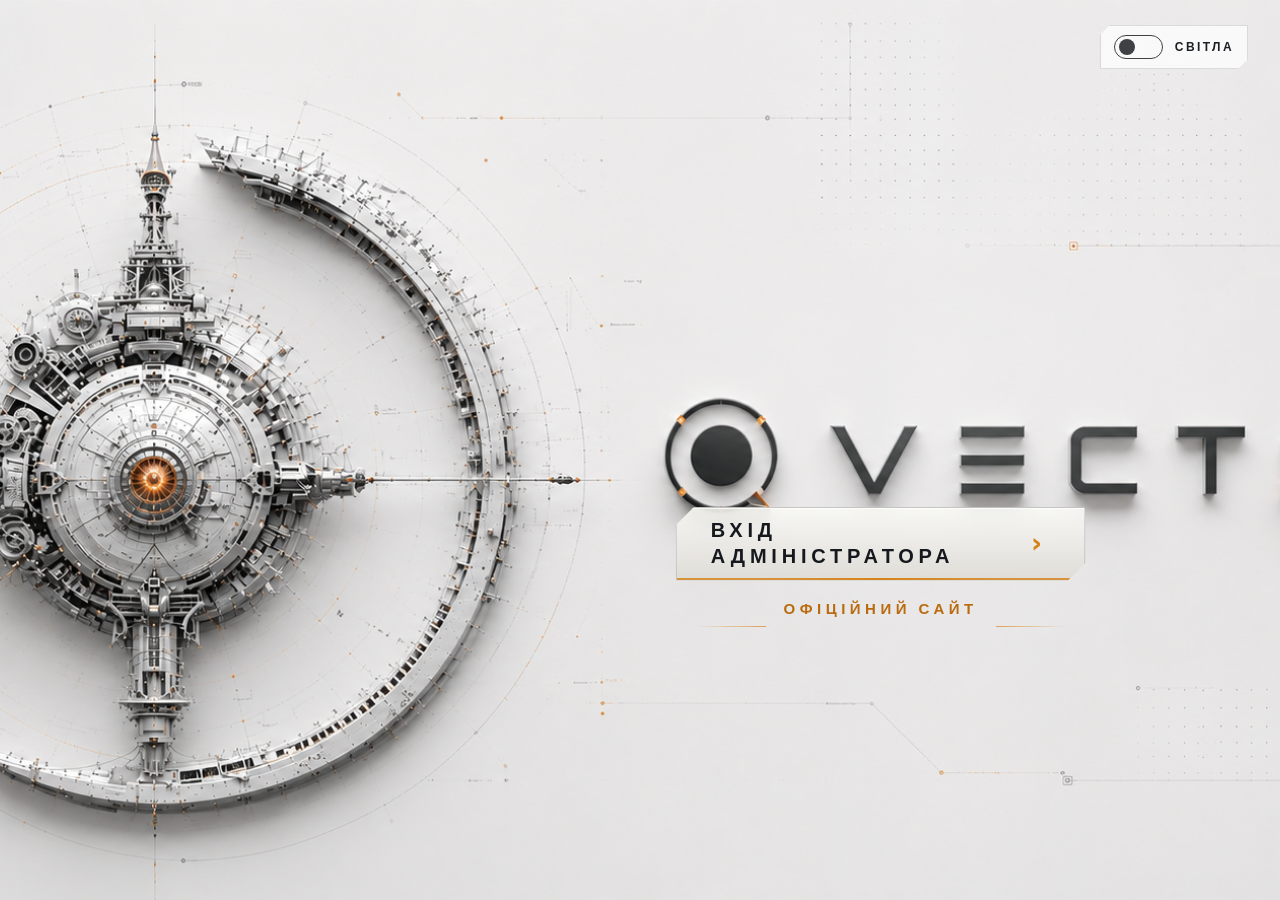
==== admin/index.html @ 3e3c6b38 "Add files via upload" ====
<!doctype html>
<html lang="uk" data-theme="light">
<head>
  <meta charset="UTF-8" />
  <meta name="viewport" content="width=device-width, initial-scale=1.0" />
  <title>VΞCTØR Admin — вхід</title>
  <link rel="preconnect" href="https://fonts.googleapis.com">
  <link rel="preconnect" href="https://fonts.gstatic.com" crossorigin>
  <link href="https://fonts.googleapis.com/css2?family=Rajdhani:wght@400;500;600;700&display=swap" rel="stylesheet">
  <link rel="stylesheet" href="./styles.css" />
  <link rel="icon" type="image/png" href="../assets/favicon.png" />
  <meta name="theme-color" content="#111418" />
</head>
<body>
  <div class="page official-page">
    <button class="theme-toggle" id="themeToggle" type="button" aria-label="Перемкнути тему">
      <span class="theme-toggle__track"><span class="theme-toggle__dot"></span></span>
      <span class="theme-toggle__text" id="themeLabel">Світла</span>
    </button>
    <div class="hero-actions hero-actions--admin" aria-label="Адміністративний вхід">
      <a href="#admin-login" class="hero-btn hero-btn--primary" id="loginAction">
        <span>Вхід адміністратора</span>
        <span class="hero-btn__arrow">›</span>
      </a>
      <a href="../official/" class="request-link">Офіційний сайт</a>
    </div>

  </div>
  <script src="./app.js"></script>
</body>
</html>
---- admin/styles.css ----
:root{
  --accent:#d78219;
  --ink:#1c2025;
  --muted:#697078;
  --glass:rgba(246,246,242,.56);
  --glass-strong:rgba(255,255,255,.72);
  --line:rgba(30,34,38,.14);
  --input:rgba(255,255,255,.74);
  --input-text:#171a1e;
  --shadow:rgba(30,32,36,.22);
}
:root[data-theme="dark"]{
  --ink:#eef0ef;
  --muted:#9ea3a7;
  --glass:rgba(18,21,24,.50);
  --glass-strong:rgba(19,22,25,.64);
  --line:rgba(255,255,255,.14);
  --input:rgba(255,255,255,.075);
  --input-text:#f4f2ee;
  --shadow:rgba(0,0,0,.58);
}
*{box-sizing:border-box}
html,body{margin:0;min-height:100%;font-family:'Rajdhani',Arial,Helvetica,sans-serif;color:var(--ink)}
body{overflow:hidden;background:#f2f2ef}
:root[data-theme="dark"] body{background:#171b1e}
.page{
  min-height:100vh;
  position:relative;
  overflow:hidden;
  background-image:url('../assets/vector-bg-light.png');
  background-position:center;
  background-size:cover;
  background-repeat:no-repeat;
  transition:background-image .35s ease, color .35s ease;
}
:root[data-theme="dark"] .page{background-image:url('../assets/vector-bg-dark.png')}
.page::after{
  content:"";
  position:absolute;
  inset:0;
  pointer-events:none;
  background:
    radial-gradient(circle at 77% 45%,rgba(255,255,255,.12),transparent 26%),
    linear-gradient(90deg,rgba(255,255,255,0) 0 50%,rgba(255,255,255,.08) 72%,rgba(255,255,255,.02));
}
:root[data-theme="dark"] .page::after{
  background:
    radial-gradient(circle at 77% 45%,rgba(215,130,25,.08),transparent 28%),
    linear-gradient(90deg,rgba(0,0,0,0) 0 50%,rgba(0,0,0,.12) 72%,rgba(0,0,0,.28));
}
.theme-toggle{
  position:fixed;
  z-index:10;
  top:25px;
  right:32px;
  display:inline-flex;
  align-items:center;
  gap:12px;
  border:1px solid var(--line);
  background:var(--glass-strong);
  color:var(--ink);
  backdrop-filter:blur(18px);
  -webkit-backdrop-filter:blur(18px);
  padding:9px 13px;
  cursor:pointer;
  text-transform:uppercase;
  letter-spacing:.20em;
  font-family:inherit;
  font-weight:700;
  font-size:12px;
  box-shadow:0 14px 40px var(--shadow);
  clip-path:polygon(10px 0,100% 0,100% calc(100% - 10px),calc(100% - 10px) 100%,0 100%,0 10px);
  transition:background .2s ease, color .2s ease, transform .2s ease;
}
.theme-toggle:hover{transform:translateY(-1px)}
.theme-toggle__track{width:49px;height:24px;border:1px solid currentColor;position:relative;border-radius:999px;opacity:.85}
.theme-toggle__dot{position:absolute;top:3px;left:4px;width:16px;height:16px;border-radius:50%;background:currentColor;transition:transform .25s ease, background .25s ease}
:root[data-theme="dark"] .theme-toggle__dot{transform:translateX(22px);background:var(--accent)}
.auth-panel{
  position:absolute;
  z-index:3;
  right:13.5vw;
  top:68%;
  width:410px;
  transform:translateY(-50%);
  padding:18px;
  background:linear-gradient(180deg,var(--glass),rgba(255,255,255,.22));
  border:1px solid var(--line);
  box-shadow:0 22px 70px var(--shadow);
  backdrop-filter:blur(18px);
  -webkit-backdrop-filter:blur(18px);
  clip-path:polygon(18px 0,100% 0,100% calc(100% - 18px),calc(100% - 18px) 100%,0 100%,0 18px);
}
:root[data-theme="dark"] .auth-panel{background:linear-gradient(180deg,var(--glass),rgba(10,12,14,.24))}
.auth-tabs{
  display:grid;
  grid-template-columns:1fr 1fr;
  gap:0;
  margin-bottom:16px;
  border:1px solid var(--line);
  background:rgba(255,255,255,.25);
}
.auth-panel--admin .auth-tabs{grid-template-columns:1fr}
:root[data-theme="dark"] .auth-tabs{background:rgba(255,255,255,.035)}
.auth-tab{
  height:46px;
  border:0;
  background:transparent;
  color:var(--muted);
  font-family:inherit;
  font-size:17px;
  font-weight:700;
  letter-spacing:.16em;
  text-transform:uppercase;
  cursor:pointer;
  transition:background .18s ease, color .18s ease;
}
.auth-tab.is-active{
  background:linear-gradient(180deg,#25292f,#111418);
  color:#f3f0e9;
  box-shadow:inset 0 -2px 0 var(--accent);
}
:root[data-theme="dark"] .auth-tab.is-active{background:linear-gradient(180deg,#f3f0e9,#d8d1c5);color:#14171a}
.auth-form{display:none;gap:12px}
.auth-form.is-active{display:grid}
.auth-form label{display:grid;gap:7px;text-transform:uppercase;letter-spacing:.16em;font-size:11px;font-weight:700;color:var(--muted)}
.auth-form input{
  width:100%;
  height:44px;
  border:1px solid var(--line);
  background:var(--input);
  color:var(--input-text);
  padding:0 13px;
  outline:none;
  font-family:inherit;
  font-size:17px;
  letter-spacing:.04em;
  box-shadow:inset 0 1px 0 rgba(255,255,255,.25);
}
.auth-form input:focus{border-color:rgba(215,130,25,.78);box-shadow:0 0 0 3px rgba(215,130,25,.12)}
.auth-form input::placeholder{color:color-mix(in srgb,var(--muted) 75%, transparent)}
.submit-btn{
  margin-top:4px;
  height:48px;
  border:1px solid rgba(255,255,255,.18);
  background:linear-gradient(180deg,#25292f,#111418);
  color:#f3f0e9;
  font-family:inherit;
  font-size:18px;
  font-weight:700;
  letter-spacing:.18em;
  text-transform:uppercase;
  cursor:pointer;
  box-shadow:0 13px 30px var(--shadow), inset 0 -2px 0 rgba(215,130,25,.88);
  clip-path:polygon(12px 0,100% 0,100% calc(100% - 12px),calc(100% - 12px) 100%,0 100%,0 12px);
  transition:transform .18s ease, filter .18s ease;
}
.submit-btn:hover{transform:translateY(-1px);filter:brightness(1.08)}
.submit-btn--light{background:linear-gradient(180deg,#fafaf7,#dcd8cf);color:#161a1e;border-color:rgba(20,20,20,.13)}
:root[data-theme="dark"] .submit-btn{background:linear-gradient(180deg,#f3f0e9,#d8d1c5);color:#14171a;border-color:rgba(255,255,255,.11)}
:root[data-theme="dark"] .submit-btn--light{background:linear-gradient(180deg,#24282d,#101215);color:#f3f0e9;border-color:rgba(255,255,255,.12)}
.auth-note{margin:13px 0 0;color:var(--muted);font-size:13px;letter-spacing:.08em;text-align:center}
@media(max-width:1100px){
  .auth-panel{right:6vw;top:70%;width:min(410px,calc(100vw - 36px))}
}
@media(max-width:760px){
  body{overflow:auto}
  .page{min-height:100svh;background-position:left center}
  .auth-panel{position:fixed;left:18px;right:18px;bottom:24px;top:auto;transform:none;width:auto}
  .theme-toggle__text{display:none}
  .theme-toggle{right:18px;top:18px}
}

.hero-actions{
  position:absolute;
  z-index:4;
  right:15.2vw;
  top:64.5%;
  width:min(420px,32vw);
  display:flex;
  flex-direction:column;
  align-items:center;
  gap:18px;
  transform:translateY(-50%);
}
.hero-actions--admin{top:63%}
.hero-btn{
  position:relative;
  width:100%;
  min-height:74px;
  display:flex;
  align-items:center;
  justify-content:center;
  gap:28px;
  padding:0 34px;
  color:var(--ink);
  text-decoration:none;
  text-transform:uppercase;
  letter-spacing:.24em;
  font-family:inherit;
  font-size:20px;
  font-weight:700;
  border:1px solid rgba(255,255,255,.14);
  background:
    linear-gradient(180deg,rgba(42,46,51,.94),rgba(12,15,18,.96));
  color:#f2f0ea;
  box-shadow:
    0 24px 60px rgba(0,0,0,.28),
    inset 0 1px 0 rgba(255,255,255,.12),
    inset 0 -2px 0 rgba(215,130,25,.88);
  clip-path:polygon(18px 0,100% 0,100% calc(100% - 18px),calc(100% - 18px) 100%,0 100%,0 18px);
  overflow:hidden;
  transition:transform .22s ease, filter .22s ease, box-shadow .22s ease;
}
.hero-btn::before{
  content:"";
  position:absolute;
  inset:0;
  background:linear-gradient(90deg,transparent,rgba(255,255,255,.14),transparent);
  transform:translateX(-120%);
  transition:transform .55s ease;
}
.hero-btn::after{
  content:"";
  position:absolute;
  left:50%;
  bottom:0;
  width:58%;
  height:2px;
  transform:translateX(-50%);
  background:linear-gradient(90deg,transparent,var(--accent),transparent);
  opacity:.95;
}
.hero-btn:hover{
  transform:translateY(-2px);
  filter:brightness(1.08);
  box-shadow:
    0 28px 70px rgba(0,0,0,.34),
    0 0 24px rgba(215,130,25,.14),
    inset 0 1px 0 rgba(255,255,255,.16),
    inset 0 -2px 0 rgba(215,130,25,1);
}
.hero-btn:hover::before{transform:translateX(120%)}
.hero-btn__arrow{
  display:inline-flex;
  align-items:center;
  justify-content:center;
  width:24px;
  height:24px;
  color:var(--accent);
  font-size:34px;
  line-height:1;
  margin-top:-2px;
  transition:transform .22s ease;
}
.hero-btn:hover .hero-btn__arrow{transform:translateX(4px)}
.request-link{
  display:inline-flex;
  align-items:center;
  justify-content:center;
  position:relative;
  min-height:28px;
  padding:0 18px 7px;
  color:var(--accent);
  text-decoration:none;
  text-transform:uppercase;
  letter-spacing:.30em;
  font-family:inherit;
  font-size:15px;
  font-weight:700;
  text-shadow:0 0 18px rgba(215,130,25,.18);
  transition:letter-spacing .22s ease, filter .22s ease, transform .22s ease;
}
.request-link::before,
.request-link::after{
  content:"";
  position:absolute;
  bottom:0;
  width:70px;
  height:1px;
  background:linear-gradient(90deg,transparent,var(--accent));
  opacity:.7;
}
.request-link::before{right:100%}
.request-link::after{left:100%;transform:scaleX(-1)}
.request-link:hover{
  transform:translateY(-1px);
  letter-spacing:.34em;
  filter:brightness(1.15);
}
:root[data-theme="light"] .hero-btn{
  border-color:rgba(20,24,28,.12);
  background:linear-gradient(180deg,rgba(250,250,247,.88),rgba(222,220,214,.94));
  color:#15191d;
  box-shadow:
    0 22px 55px rgba(40,42,44,.18),
    inset 0 1px 0 rgba(255,255,255,.72),
    inset 0 -2px 0 rgba(215,130,25,.82);
}
:root[data-theme="light"] .hero-btn::before{background:linear-gradient(90deg,transparent,rgba(255,255,255,.72),transparent)}
:root[data-theme="light"] .request-link{color:#ba6b10;text-shadow:none}
@media(max-width:1100px){
  .hero-actions{right:7vw;width:min(390px,40vw)}
  .hero-btn{min-height:66px;font-size:18px}
}
@media(max-width:760px){
  .hero-actions{
    position:fixed;
    left:22px;
    right:22px;
    bottom:36px;
    top:auto;
    width:auto;
    transform:none;
    gap:14px;
  }
  .hero-btn{min-height:58px;font-size:16px;letter-spacing:.18em}
  .request-link{font-size:13px;letter-spacing:.22em}
  .request-link::before,.request-link::after{width:44px}
}
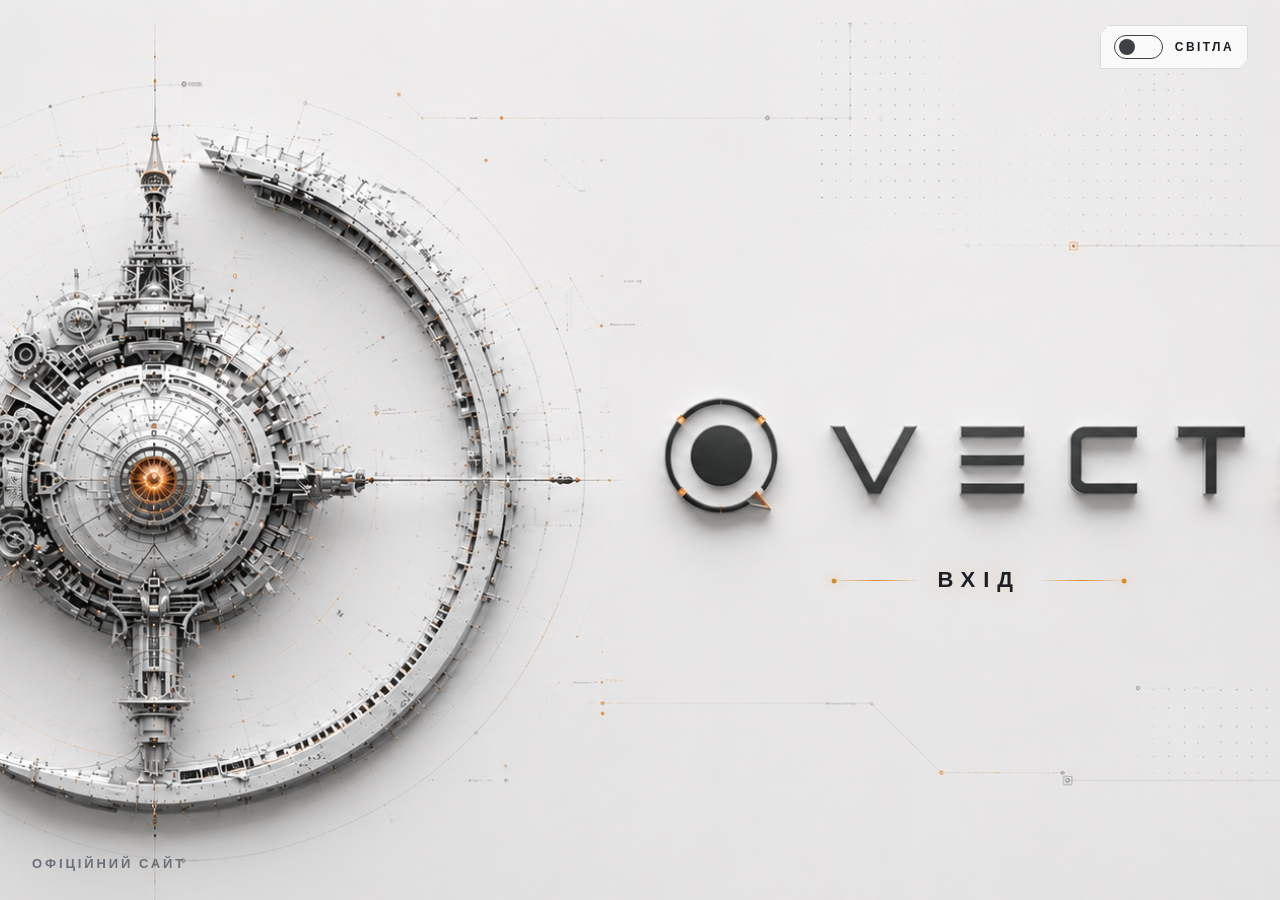
==== commit 0079d1f4: "Add files via upload" ====
--- a/admin/index.html
+++ b/admin/index.html
@@ -12,20 +12,38 @@
   <meta name="theme-color" content="#111418" />
 </head>
 <body>
-  <div class="page official-page">
+  <main class="page admin-page">
     <button class="theme-toggle" id="themeToggle" type="button" aria-label="Перемкнути тему">
       <span class="theme-toggle__track"><span class="theme-toggle__dot"></span></span>
       <span class="theme-toggle__text" id="themeLabel">Світла</span>
     </button>
-    <div class="hero-actions hero-actions--admin" aria-label="Адміністративний вхід">
-      <a href="#admin-login" class="hero-btn hero-btn--primary" id="loginAction">
-        <span>Вхід адміністратора</span>
-        <span class="hero-btn__arrow">›</span>
-      </a>
-      <a href="../official/" class="request-link">Офіційний сайт</a>
-    </div>
 
-  </div>
+    <button class="entry-trigger" id="openLogin" type="button" aria-haspopup="dialog">
+      <span class="entry-trigger__line"></span>
+      <span class="entry-trigger__text">Вхід</span>
+      <span class="entry-trigger__line"></span>
+    </button>
+
+    <a class="official-link" href="../official/">Офіційний сайт</a>
+
+    <section class="auth-modal" id="authModal" aria-hidden="true">
+      <div class="auth-panel" role="dialog" aria-modal="true" aria-labelledby="authTitle">
+        <button class="modal-close" id="closeModal" type="button" aria-label="Закрити">×</button>
+        <form class="auth-form is-active" id="loginForm" autocomplete="on">
+          <h2 id="authTitle">Вхід адміністратора</h2>
+          <label>
+            <span>Логін</span>
+            <input type="text" name="login" placeholder="Введіть логін" autocomplete="username" required />
+          </label>
+          <label>
+            <span>Пароль</span>
+            <input type="password" name="password" placeholder="Введіть пароль" autocomplete="current-password" required />
+          </label>
+          <button class="submit-btn" type="submit">Увійти</button>
+        </form>
+      </div>
+    </section>
+  </main>
   <script src="./app.js"></script>
 </body>
 </html>
--- a/admin/styles.css
+++ b/admin/styles.css
@@ -3,21 +3,23 @@
   --ink:#1c2025;
   --muted:#697078;
   --glass:rgba(246,246,242,.56);
-  --glass-strong:rgba(255,255,255,.72);
+  --glass-strong:rgba(255,255,255,.74);
   --line:rgba(30,34,38,.14);
-  --input:rgba(255,255,255,.74);
+  --input:rgba(255,255,255,.78);
   --input-text:#171a1e;
   --shadow:rgba(30,32,36,.22);
+  --panel:rgba(246,246,242,.62);
 }
 :root[data-theme="dark"]{
   --ink:#eef0ef;
   --muted:#9ea3a7;
   --glass:rgba(18,21,24,.50);
-  --glass-strong:rgba(19,22,25,.64);
+  --glass-strong:rgba(19,22,25,.70);
   --line:rgba(255,255,255,.14);
   --input:rgba(255,255,255,.075);
   --input-text:#f4f2ee;
   --shadow:rgba(0,0,0,.58);
+  --panel:rgba(16,19,22,.68);
 }
 *{box-sizing:border-box}
 html,body{margin:0;min-height:100%;font-family:'Rajdhani',Arial,Helvetica,sans-serif;color:var(--ink)}
@@ -40,17 +42,17 @@
   inset:0;
   pointer-events:none;
   background:
-    radial-gradient(circle at 77% 45%,rgba(255,255,255,.12),transparent 26%),
-    linear-gradient(90deg,rgba(255,255,255,0) 0 50%,rgba(255,255,255,.08) 72%,rgba(255,255,255,.02));
+    radial-gradient(circle at 75% 46%,rgba(255,255,255,.10),transparent 27%),
+    linear-gradient(90deg,rgba(255,255,255,0) 0 50%,rgba(255,255,255,.06) 72%,rgba(255,255,255,.02));
 }
 :root[data-theme="dark"] .page::after{
   background:
-    radial-gradient(circle at 77% 45%,rgba(215,130,25,.08),transparent 28%),
+    radial-gradient(circle at 75% 46%,rgba(215,130,25,.07),transparent 30%),
     linear-gradient(90deg,rgba(0,0,0,0) 0 50%,rgba(0,0,0,.12) 72%,rgba(0,0,0,.28));
 }
 .theme-toggle{
   position:fixed;
-  z-index:10;
+  z-index:20;
   top:25px;
   right:32px;
   display:inline-flex;
@@ -76,77 +78,145 @@
 .theme-toggle__track{width:49px;height:24px;border:1px solid currentColor;position:relative;border-radius:999px;opacity:.85}
 .theme-toggle__dot{position:absolute;top:3px;left:4px;width:16px;height:16px;border-radius:50%;background:currentColor;transition:transform .25s ease, background .25s ease}
 :root[data-theme="dark"] .theme-toggle__dot{transform:translateX(22px);background:var(--accent)}
+.entry-trigger{
+  position:absolute;
+  z-index:5;
+  right:23.5vw;
+  top:64.5%;
+  transform:translate(50%,-50%);
+  display:flex;
+  align-items:center;
+  justify-content:center;
+  gap:18px;
+  border:0;
+  background:transparent;
+  color:var(--accent);
+  font-family:inherit;
+  text-transform:uppercase;
+  cursor:pointer;
+  padding:14px 8px;
+}
+.entry-trigger__text{
+  color:var(--ink);
+  font-size:22px;
+  font-weight:700;
+  letter-spacing:.36em;
+  line-height:1;
+  text-shadow:0 0 20px rgba(215,130,25,.22);
+  transition:letter-spacing .25s ease,color .25s ease,transform .25s ease;
+}
+.entry-trigger__line{
+  display:block;
+  width:86px;
+  height:1px;
+  background:linear-gradient(90deg,transparent,var(--accent),transparent);
+  position:relative;
+  opacity:.9;
+}
+.entry-trigger__line::after{
+  content:"";
+  position:absolute;
+  top:50%;
+  right:-2px;
+  width:5px;
+  height:5px;
+  border-radius:50%;
+  background:var(--accent);
+  transform:translateY(-50%);
+  box-shadow:0 0 14px rgba(215,130,25,.65);
+}
+.entry-trigger__line:first-child::after{right:auto;left:-2px}
+.entry-trigger:hover .entry-trigger__text{letter-spacing:.42em;color:var(--accent);transform:translateY(-1px)}
+.entry-trigger:hover .entry-trigger__line{filter:brightness(1.2)}
+.auth-modal{
+  position:fixed;
+  z-index:30;
+  inset:0;
+  display:none;
+  align-items:center;
+  justify-content:flex-end;
+  padding:86px 5vw 42px;
+  background:linear-gradient(90deg,transparent 0 55%,rgba(0,0,0,.18));
+}
+.auth-modal.is-open{display:flex}
 .auth-panel{
-  position:absolute;
-  z-index:3;
-  right:13.5vw;
-  top:68%;
-  width:410px;
-  transform:translateY(-50%);
-  padding:18px;
-  background:linear-gradient(180deg,var(--glass),rgba(255,255,255,.22));
+  width:min(390px,calc(100vw - 36px));
+  max-height:calc(100vh - 120px);
+  overflow:auto;
+  position:relative;
+  padding:20px 20px 22px;
+  background:linear-gradient(180deg,var(--panel),rgba(255,255,255,.24));
   border:1px solid var(--line);
-  box-shadow:0 22px 70px var(--shadow);
+  color:var(--ink);
+  box-shadow:0 30px 90px var(--shadow);
   backdrop-filter:blur(18px);
   -webkit-backdrop-filter:blur(18px);
   clip-path:polygon(18px 0,100% 0,100% calc(100% - 18px),calc(100% - 18px) 100%,0 100%,0 18px);
 }
-:root[data-theme="dark"] .auth-panel{background:linear-gradient(180deg,var(--glass),rgba(10,12,14,.24))}
-.auth-tabs{
+:root[data-theme="dark"] .auth-panel{background:linear-gradient(180deg,var(--panel),rgba(9,11,13,.44))}
+.modal-close{
+  position:absolute;
+  top:12px;
+  right:14px;
+  z-index:2;
+  width:32px;
+  height:32px;
+  border:0;
+  background:transparent;
+  color:var(--muted);
+  font-size:24px;
+  line-height:1;
+  cursor:pointer;
+}
+.modal-close:hover{color:var(--accent)}
+.auth-head{
   display:grid;
   grid-template-columns:1fr 1fr;
-  gap:0;
-  margin-bottom:16px;
-  border:1px solid var(--line);
-  background:rgba(255,255,255,.25);
-}
-.auth-panel--admin .auth-tabs{grid-template-columns:1fr}
-:root[data-theme="dark"] .auth-tabs{background:rgba(255,255,255,.035)}
+  margin:0 0 18px;
+  border-bottom:1px solid var(--line);
+}
 .auth-tab{
   height:46px;
   border:0;
   background:transparent;
   color:var(--muted);
   font-family:inherit;
-  font-size:17px;
-  font-weight:700;
-  letter-spacing:.16em;
-  text-transform:uppercase;
-  cursor:pointer;
-  transition:background .18s ease, color .18s ease;
-}
-.auth-tab.is-active{
-  background:linear-gradient(180deg,#25292f,#111418);
-  color:#f3f0e9;
-  box-shadow:inset 0 -2px 0 var(--accent);
-}
-:root[data-theme="dark"] .auth-tab.is-active{background:linear-gradient(180deg,#f3f0e9,#d8d1c5);color:#14171a}
+  font-size:14px;
+  font-weight:700;
+  letter-spacing:.15em;
+  text-transform:uppercase;
+  cursor:pointer;
+  transition:color .18s ease, box-shadow .18s ease;
+}
+.auth-tab.is-active{color:var(--accent);box-shadow:inset 0 -2px 0 var(--accent)}
 .auth-form{display:none;gap:12px}
 .auth-form.is-active{display:grid}
+.auth-form h2{margin:0 0 4px;text-align:center;text-transform:uppercase;letter-spacing:.20em;font-size:20px;color:var(--accent)}
 .auth-form label{display:grid;gap:7px;text-transform:uppercase;letter-spacing:.16em;font-size:11px;font-weight:700;color:var(--muted)}
-.auth-form input{
+.auth-form input,.auth-form textarea{
   width:100%;
-  height:44px;
   border:1px solid var(--line);
   background:var(--input);
   color:var(--input-text);
   padding:0 13px;
   outline:none;
   font-family:inherit;
-  font-size:17px;
+  font-size:16px;
   letter-spacing:.04em;
-  box-shadow:inset 0 1px 0 rgba(255,255,255,.25);
-}
-.auth-form input:focus{border-color:rgba(215,130,25,.78);box-shadow:0 0 0 3px rgba(215,130,25,.12)}
-.auth-form input::placeholder{color:color-mix(in srgb,var(--muted) 75%, transparent)}
+  box-shadow:inset 0 1px 0 rgba(255,255,255,.22);
+}
+.auth-form input{height:42px}
+.auth-form textarea{height:74px;resize:none;padding-top:11px}
+.auth-form input:focus,.auth-form textarea:focus{border-color:rgba(215,130,25,.78);box-shadow:0 0 0 3px rgba(215,130,25,.12)}
+.auth-form input::placeholder,.auth-form textarea::placeholder{color:color-mix(in srgb,var(--muted) 75%, transparent)}
 .submit-btn{
-  margin-top:4px;
+  margin-top:6px;
   height:48px;
   border:1px solid rgba(255,255,255,.18);
   background:linear-gradient(180deg,#25292f,#111418);
   color:#f3f0e9;
   font-family:inherit;
-  font-size:18px;
+  font-size:17px;
   font-weight:700;
   letter-spacing:.18em;
   text-transform:uppercase;
@@ -156,165 +226,50 @@
   transition:transform .18s ease, filter .18s ease;
 }
 .submit-btn:hover{transform:translateY(-1px);filter:brightness(1.08)}
-.submit-btn--light{background:linear-gradient(180deg,#fafaf7,#dcd8cf);color:#161a1e;border-color:rgba(20,20,20,.13)}
 :root[data-theme="dark"] .submit-btn{background:linear-gradient(180deg,#f3f0e9,#d8d1c5);color:#14171a;border-color:rgba(255,255,255,.11)}
-:root[data-theme="dark"] .submit-btn--light{background:linear-gradient(180deg,#24282d,#101215);color:#f3f0e9;border-color:rgba(255,255,255,.12)}
-.auth-note{margin:13px 0 0;color:var(--muted);font-size:13px;letter-spacing:.08em;text-align:center}
+.auth-note{margin:14px 0 0;color:var(--muted);font-size:13px;letter-spacing:.08em;text-align:center}
+.inline-request{
+  justify-self:center;
+  border:0;
+  background:transparent;
+  color:var(--accent);
+  font-family:inherit;
+  font-size:14px;
+  font-weight:700;
+  letter-spacing:.24em;
+  text-transform:uppercase;
+  cursor:pointer;
+  padding:2px 0 0;
+  text-shadow:0 0 18px rgba(215,130,25,.20);
+}
+.inline-request:hover{text-decoration:underline;text-underline-offset:5px}
 @media(max-width:1100px){
-  .auth-panel{right:6vw;top:70%;width:min(410px,calc(100vw - 36px))}
+  .entry-trigger{right:24vw;top:66%}
+  .entry-trigger__line{width:62px}
 }
 @media(max-width:760px){
   body{overflow:auto}
   .page{min-height:100svh;background-position:left center}
-  .auth-panel{position:fixed;left:18px;right:18px;bottom:24px;top:auto;transform:none;width:auto}
   .theme-toggle__text{display:none}
   .theme-toggle{right:18px;top:18px}
+  .entry-trigger{position:fixed;left:22px;right:22px;bottom:48px;top:auto;transform:none;gap:12px}
+  .entry-trigger__text{font-size:18px;letter-spacing:.28em}
+  .entry-trigger__line{width:46px}
+  .auth-modal{align-items:flex-end;justify-content:center;padding:72px 18px 24px;background:rgba(0,0,0,.18)}
+  .auth-panel{width:100%;max-height:calc(100svh - 96px)}
 }
 
-.hero-actions{
-  position:absolute;
-  z-index:4;
-  right:15.2vw;
-  top:64.5%;
-  width:min(420px,32vw);
-  display:flex;
-  flex-direction:column;
-  align-items:center;
-  gap:18px;
-  transform:translateY(-50%);
-}
-.hero-actions--admin{top:63%}
-.hero-btn{
-  position:relative;
-  width:100%;
-  min-height:74px;
-  display:flex;
-  align-items:center;
-  justify-content:center;
-  gap:28px;
-  padding:0 34px;
-  color:var(--ink);
+.official-link{
+  position:fixed;
+  z-index:10;
+  left:32px;
+  bottom:28px;
+  color:var(--muted);
   text-decoration:none;
   text-transform:uppercase;
-  letter-spacing:.24em;
-  font-family:inherit;
-  font-size:20px;
-  font-weight:700;
-  border:1px solid rgba(255,255,255,.14);
-  background:
-    linear-gradient(180deg,rgba(42,46,51,.94),rgba(12,15,18,.96));
-  color:#f2f0ea;
-  box-shadow:
-    0 24px 60px rgba(0,0,0,.28),
-    inset 0 1px 0 rgba(255,255,255,.12),
-    inset 0 -2px 0 rgba(215,130,25,.88);
-  clip-path:polygon(18px 0,100% 0,100% calc(100% - 18px),calc(100% - 18px) 100%,0 100%,0 18px);
-  overflow:hidden;
-  transition:transform .22s ease, filter .22s ease, box-shadow .22s ease;
-}
-.hero-btn::before{
-  content:"";
-  position:absolute;
-  inset:0;
-  background:linear-gradient(90deg,transparent,rgba(255,255,255,.14),transparent);
-  transform:translateX(-120%);
-  transition:transform .55s ease;
-}
-.hero-btn::after{
-  content:"";
-  position:absolute;
-  left:50%;
-  bottom:0;
-  width:58%;
-  height:2px;
-  transform:translateX(-50%);
-  background:linear-gradient(90deg,transparent,var(--accent),transparent);
-  opacity:.95;
-}
-.hero-btn:hover{
-  transform:translateY(-2px);
-  filter:brightness(1.08);
-  box-shadow:
-    0 28px 70px rgba(0,0,0,.34),
-    0 0 24px rgba(215,130,25,.14),
-    inset 0 1px 0 rgba(255,255,255,.16),
-    inset 0 -2px 0 rgba(215,130,25,1);
-}
-.hero-btn:hover::before{transform:translateX(120%)}
-.hero-btn__arrow{
-  display:inline-flex;
-  align-items:center;
-  justify-content:center;
-  width:24px;
-  height:24px;
-  color:var(--accent);
-  font-size:34px;
-  line-height:1;
-  margin-top:-2px;
-  transition:transform .22s ease;
-}
-.hero-btn:hover .hero-btn__arrow{transform:translateX(4px)}
-.request-link{
-  display:inline-flex;
-  align-items:center;
-  justify-content:center;
-  position:relative;
-  min-height:28px;
-  padding:0 18px 7px;
-  color:var(--accent);
-  text-decoration:none;
-  text-transform:uppercase;
-  letter-spacing:.30em;
-  font-family:inherit;
-  font-size:15px;
-  font-weight:700;
-  text-shadow:0 0 18px rgba(215,130,25,.18);
-  transition:letter-spacing .22s ease, filter .22s ease, transform .22s ease;
-}
-.request-link::before,
-.request-link::after{
-  content:"";
-  position:absolute;
-  bottom:0;
-  width:70px;
-  height:1px;
-  background:linear-gradient(90deg,transparent,var(--accent));
-  opacity:.7;
-}
-.request-link::before{right:100%}
-.request-link::after{left:100%;transform:scaleX(-1)}
-.request-link:hover{
-  transform:translateY(-1px);
-  letter-spacing:.34em;
-  filter:brightness(1.15);
-}
-:root[data-theme="light"] .hero-btn{
-  border-color:rgba(20,24,28,.12);
-  background:linear-gradient(180deg,rgba(250,250,247,.88),rgba(222,220,214,.94));
-  color:#15191d;
-  box-shadow:
-    0 22px 55px rgba(40,42,44,.18),
-    inset 0 1px 0 rgba(255,255,255,.72),
-    inset 0 -2px 0 rgba(215,130,25,.82);
-}
-:root[data-theme="light"] .hero-btn::before{background:linear-gradient(90deg,transparent,rgba(255,255,255,.72),transparent)}
-:root[data-theme="light"] .request-link{color:#ba6b10;text-shadow:none}
-@media(max-width:1100px){
-  .hero-actions{right:7vw;width:min(390px,40vw)}
-  .hero-btn{min-height:66px;font-size:18px}
-}
-@media(max-width:760px){
-  .hero-actions{
-    position:fixed;
-    left:22px;
-    right:22px;
-    bottom:36px;
-    top:auto;
-    width:auto;
-    transform:none;
-    gap:14px;
-  }
-  .hero-btn{min-height:58px;font-size:16px;letter-spacing:.18em}
-  .request-link{font-size:13px;letter-spacing:.22em}
-  .request-link::before,.request-link::after{width:44px}
-}
+  letter-spacing:.22em;
+  font-size:13px;
+  font-weight:700;
+  transition:color .2s ease, transform .2s ease;
+}
+.official-link:hover{color:var(--accent);transform:translateY(-1px)}
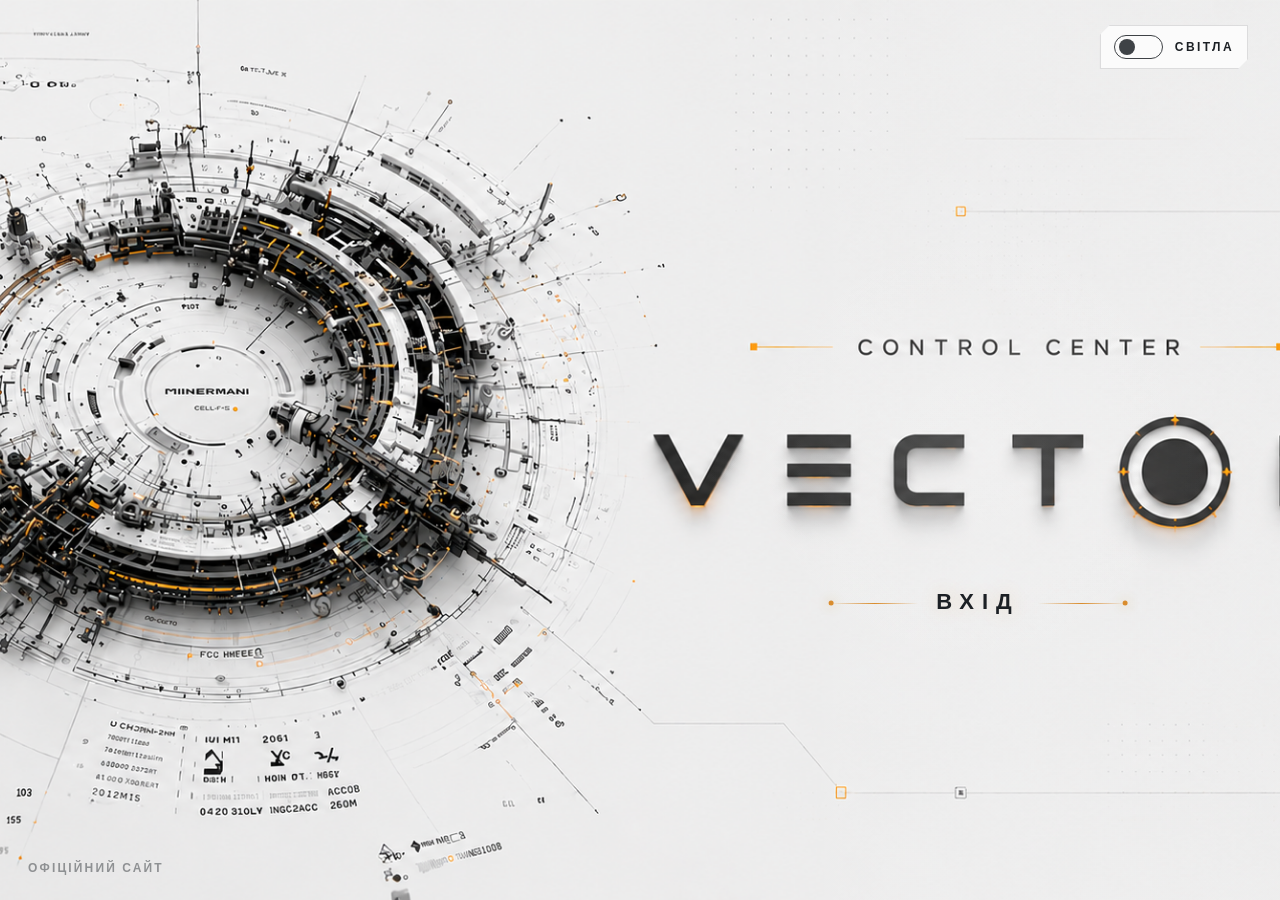
==== commit 3e50f9f1: "Add files via upload" ====
--- a/admin/index.html
+++ b/admin/index.html
@@ -3,13 +3,15 @@
 <head>
   <meta charset="UTF-8" />
   <meta name="viewport" content="width=device-width, initial-scale=1.0" />
-  <title>VΞCTØR Admin — вхід</title>
+  <title>VECTOR</title>
   <link rel="preconnect" href="https://fonts.googleapis.com">
   <link rel="preconnect" href="https://fonts.gstatic.com" crossorigin>
   <link href="https://fonts.googleapis.com/css2?family=Rajdhani:wght@400;500;600;700&display=swap" rel="stylesheet">
   <link rel="stylesheet" href="./styles.css" />
-  <link rel="icon" type="image/png" href="../assets/favicon.png" />
-  <meta name="theme-color" content="#111418" />
+  <link rel="icon" type="image/png" sizes="32x32" href="../assets/favicon-32.png" />
+  <link rel="icon" type="image/png" sizes="192x192" href="../assets/favicon-192.png" />
+  <link rel="apple-touch-icon" href="../assets/favicon-192.png" />
+  <meta name="theme-color" content="#f4f2ee" />
 </head>
 <body>
   <main class="page admin-page">
@@ -18,19 +20,24 @@
       <span class="theme-toggle__text" id="themeLabel">Світла</span>
     </button>
 
-    <button class="entry-trigger" id="openLogin" type="button" aria-haspopup="dialog">
+    <button class="entry-trigger" id="openLogin" type="button" aria-haspopup="dialog" aria-controls="authModal">
       <span class="entry-trigger__line"></span>
       <span class="entry-trigger__text">Вхід</span>
       <span class="entry-trigger__line"></span>
     </button>
 
-    <a class="official-link" href="../official/">Офіційний сайт</a>
+    <a class="official-link" href="../official/" aria-label="Перейти на офіційний сайт">Офіційний сайт</a>
 
     <section class="auth-modal" id="authModal" aria-hidden="true">
       <div class="auth-panel" role="dialog" aria-modal="true" aria-labelledby="authTitle">
         <button class="modal-close" id="closeModal" type="button" aria-label="Закрити">×</button>
+
+        <div class="auth-heading">
+          <span class="auth-heading__eyebrow">CONTROL CENTER</span>
+          <h2 id="authTitle">Вхід адміністратора</h2>
+        </div>
+
         <form class="auth-form is-active" id="loginForm" autocomplete="on">
-          <h2 id="authTitle">Вхід адміністратора</h2>
           <label>
             <span>Логін</span>
             <input type="text" name="login" placeholder="Введіть логін" autocomplete="username" required />
--- a/admin/styles.css
+++ b/admin/styles.css
@@ -1,54 +1,54 @@
 :root{
   --accent:#d78219;
   --ink:#1c2025;
-  --muted:#697078;
+  --muted:#687077;
   --glass:rgba(246,246,242,.56);
-  --glass-strong:rgba(255,255,255,.74);
+  --glass-strong:rgba(255,255,255,.76);
   --line:rgba(30,34,38,.14);
-  --input:rgba(255,255,255,.78);
+  --input:rgba(255,255,255,.82);
   --input-text:#171a1e;
-  --shadow:rgba(30,32,36,.22);
-  --panel:rgba(246,246,242,.62);
+  --shadow:rgba(30,32,36,.20);
+  --panel:rgba(246,246,242,.66);
 }
 :root[data-theme="dark"]{
   --ink:#eef0ef;
-  --muted:#9ea3a7;
-  --glass:rgba(18,21,24,.50);
-  --glass-strong:rgba(19,22,25,.70);
+  --muted:#a2a8ad;
+  --glass:rgba(18,21,24,.54);
+  --glass-strong:rgba(19,22,25,.74);
   --line:rgba(255,255,255,.14);
-  --input:rgba(255,255,255,.075);
+  --input:rgba(255,255,255,.078);
   --input-text:#f4f2ee;
-  --shadow:rgba(0,0,0,.58);
-  --panel:rgba(16,19,22,.68);
+  --shadow:rgba(0,0,0,.62);
+  --panel:rgba(16,19,22,.72);
 }
 *{box-sizing:border-box}
 html,body{margin:0;min-height:100%;font-family:'Rajdhani',Arial,Helvetica,sans-serif;color:var(--ink)}
-body{overflow:hidden;background:#f2f2ef}
-:root[data-theme="dark"] body{background:#171b1e}
+body{overflow:hidden;background:#f4f2ee}
+:root[data-theme="dark"] body{background:#111418}
 .page{
   min-height:100vh;
   position:relative;
   overflow:hidden;
-  background-image:url('../assets/vector-bg-light.png');
+  background-image:url('../assets/admin-bg-light.png');
   background-position:center;
   background-size:cover;
   background-repeat:no-repeat;
   transition:background-image .35s ease, color .35s ease;
 }
-:root[data-theme="dark"] .page{background-image:url('../assets/vector-bg-dark.png')}
+:root[data-theme="dark"] .page{background-image:url('../assets/admin-bg-dark.png')}
 .page::after{
   content:"";
   position:absolute;
   inset:0;
   pointer-events:none;
   background:
-    radial-gradient(circle at 75% 46%,rgba(255,255,255,.10),transparent 27%),
-    linear-gradient(90deg,rgba(255,255,255,0) 0 50%,rgba(255,255,255,.06) 72%,rgba(255,255,255,.02));
+    radial-gradient(circle at 76% 50%,rgba(255,255,255,.12),transparent 25%),
+    linear-gradient(90deg,rgba(255,255,255,0) 0 52%,rgba(255,255,255,.05) 76%,rgba(255,255,255,.03));
 }
 :root[data-theme="dark"] .page::after{
   background:
-    radial-gradient(circle at 75% 46%,rgba(215,130,25,.07),transparent 30%),
-    linear-gradient(90deg,rgba(0,0,0,0) 0 50%,rgba(0,0,0,.12) 72%,rgba(0,0,0,.28));
+    radial-gradient(circle at 76% 50%,rgba(215,130,25,.07),transparent 30%),
+    linear-gradient(90deg,rgba(0,0,0,0) 0 50%,rgba(0,0,0,.14) 74%,rgba(0,0,0,.34));
 }
 .theme-toggle{
   position:fixed;
@@ -72,17 +72,17 @@
   font-size:12px;
   box-shadow:0 14px 40px var(--shadow);
   clip-path:polygon(10px 0,100% 0,100% calc(100% - 10px),calc(100% - 10px) 100%,0 100%,0 10px);
-  transition:background .2s ease, color .2s ease, transform .2s ease;
+  transition:background .2s ease,color .2s ease,transform .2s ease;
 }
 .theme-toggle:hover{transform:translateY(-1px)}
 .theme-toggle__track{width:49px;height:24px;border:1px solid currentColor;position:relative;border-radius:999px;opacity:.85}
-.theme-toggle__dot{position:absolute;top:3px;left:4px;width:16px;height:16px;border-radius:50%;background:currentColor;transition:transform .25s ease, background .25s ease}
+.theme-toggle__dot{position:absolute;top:3px;left:4px;width:16px;height:16px;border-radius:50%;background:currentColor;transition:transform .25s ease,background .25s ease}
 :root[data-theme="dark"] .theme-toggle__dot{transform:translateX(22px);background:var(--accent)}
 .entry-trigger{
   position:absolute;
   z-index:5;
-  right:23.5vw;
-  top:64.5%;
+  right:23.6vw;
+  top:67%;
   transform:translate(50%,-50%);
   display:flex;
   align-items:center;
@@ -102,12 +102,12 @@
   font-weight:700;
   letter-spacing:.36em;
   line-height:1;
-  text-shadow:0 0 20px rgba(215,130,25,.22);
+  text-shadow:0 0 20px rgba(215,130,25,.20);
   transition:letter-spacing .25s ease,color .25s ease,transform .25s ease;
 }
 .entry-trigger__line{
   display:block;
-  width:86px;
+  width:88px;
   height:1px;
   background:linear-gradient(90deg,transparent,var(--accent),transparent);
   position:relative;
@@ -128,6 +128,21 @@
 .entry-trigger__line:first-child::after{right:auto;left:-2px}
 .entry-trigger:hover .entry-trigger__text{letter-spacing:.42em;color:var(--accent);transform:translateY(-1px)}
 .entry-trigger:hover .entry-trigger__line{filter:brightness(1.2)}
+.official-link{
+  position:fixed;
+  left:28px;
+  bottom:24px;
+  z-index:10;
+  color:color-mix(in srgb,var(--ink) 62%,transparent);
+  text-decoration:none;
+  text-transform:uppercase;
+  letter-spacing:.18em;
+  font-size:12px;
+  font-weight:700;
+  opacity:.7;
+  transition:opacity .2s ease,color .2s ease;
+}
+.official-link:hover{opacity:1;color:var(--accent)}
 .auth-modal{
   position:fixed;
   z-index:30;
@@ -144,8 +159,8 @@
   max-height:calc(100vh - 120px);
   overflow:auto;
   position:relative;
-  padding:20px 20px 22px;
-  background:linear-gradient(180deg,var(--panel),rgba(255,255,255,.24));
+  padding:24px 22px 24px;
+  background:linear-gradient(180deg,var(--panel),rgba(255,255,255,.26));
   border:1px solid var(--line);
   color:var(--ink);
   box-shadow:0 30px 90px var(--shadow);
@@ -153,7 +168,7 @@
   -webkit-backdrop-filter:blur(18px);
   clip-path:polygon(18px 0,100% 0,100% calc(100% - 18px),calc(100% - 18px) 100%,0 100%,0 18px);
 }
-:root[data-theme="dark"] .auth-panel{background:linear-gradient(180deg,var(--panel),rgba(9,11,13,.44))}
+:root[data-theme="dark"] .auth-panel{background:linear-gradient(180deg,var(--panel),rgba(9,11,13,.52))}
 .modal-close{
   position:absolute;
   top:12px;
@@ -169,32 +184,27 @@
   cursor:pointer;
 }
 .modal-close:hover{color:var(--accent)}
-.auth-head{
-  display:grid;
-  grid-template-columns:1fr 1fr;
-  margin:0 0 18px;
-  border-bottom:1px solid var(--line);
-}
-.auth-tab{
-  height:46px;
-  border:0;
-  background:transparent;
-  color:var(--muted);
-  font-family:inherit;
-  font-size:14px;
-  font-weight:700;
-  letter-spacing:.15em;
-  text-transform:uppercase;
-  cursor:pointer;
-  transition:color .18s ease, box-shadow .18s ease;
-}
-.auth-tab.is-active{color:var(--accent);box-shadow:inset 0 -2px 0 var(--accent)}
-.auth-form{display:none;gap:12px}
-.auth-form.is-active{display:grid}
-.auth-form h2{margin:0 0 4px;text-align:center;text-transform:uppercase;letter-spacing:.20em;font-size:20px;color:var(--accent)}
+.auth-heading{margin:0 0 20px;text-align:center;text-transform:uppercase}
+.auth-heading__eyebrow{
+  display:block;
+  margin:0 0 8px;
+  color:var(--accent);
+  font-size:12px;
+  font-weight:700;
+  letter-spacing:.30em;
+}
+.auth-heading h2{
+  margin:0;
+  color:var(--ink);
+  font-size:22px;
+  font-weight:700;
+  letter-spacing:.18em;
+}
+.auth-form{display:grid;gap:14px}
 .auth-form label{display:grid;gap:7px;text-transform:uppercase;letter-spacing:.16em;font-size:11px;font-weight:700;color:var(--muted)}
-.auth-form input,.auth-form textarea{
+.auth-form input{
   width:100%;
+  height:44px;
   border:1px solid var(--line);
   background:var(--input);
   color:var(--input-text);
@@ -205,13 +215,11 @@
   letter-spacing:.04em;
   box-shadow:inset 0 1px 0 rgba(255,255,255,.22);
 }
-.auth-form input{height:42px}
-.auth-form textarea{height:74px;resize:none;padding-top:11px}
-.auth-form input:focus,.auth-form textarea:focus{border-color:rgba(215,130,25,.78);box-shadow:0 0 0 3px rgba(215,130,25,.12)}
-.auth-form input::placeholder,.auth-form textarea::placeholder{color:color-mix(in srgb,var(--muted) 75%, transparent)}
+.auth-form input:focus{border-color:rgba(215,130,25,.78);box-shadow:0 0 0 3px rgba(215,130,25,.12)}
+.auth-form input::placeholder{color:color-mix(in srgb,var(--muted) 75%, transparent)}
 .submit-btn{
   margin-top:6px;
-  height:48px;
+  height:50px;
   border:1px solid rgba(255,255,255,.18);
   background:linear-gradient(180deg,#25292f,#111418);
   color:#f3f0e9;
@@ -223,28 +231,12 @@
   cursor:pointer;
   box-shadow:0 13px 30px var(--shadow), inset 0 -2px 0 rgba(215,130,25,.88);
   clip-path:polygon(12px 0,100% 0,100% calc(100% - 12px),calc(100% - 12px) 100%,0 100%,0 12px);
-  transition:transform .18s ease, filter .18s ease;
+  transition:transform .18s ease,filter .18s ease;
 }
 .submit-btn:hover{transform:translateY(-1px);filter:brightness(1.08)}
 :root[data-theme="dark"] .submit-btn{background:linear-gradient(180deg,#f3f0e9,#d8d1c5);color:#14171a;border-color:rgba(255,255,255,.11)}
-.auth-note{margin:14px 0 0;color:var(--muted);font-size:13px;letter-spacing:.08em;text-align:center}
-.inline-request{
-  justify-self:center;
-  border:0;
-  background:transparent;
-  color:var(--accent);
-  font-family:inherit;
-  font-size:14px;
-  font-weight:700;
-  letter-spacing:.24em;
-  text-transform:uppercase;
-  cursor:pointer;
-  padding:2px 0 0;
-  text-shadow:0 0 18px rgba(215,130,25,.20);
-}
-.inline-request:hover{text-decoration:underline;text-underline-offset:5px}
 @media(max-width:1100px){
-  .entry-trigger{right:24vw;top:66%}
+  .entry-trigger{right:24vw;top:68%}
   .entry-trigger__line{width:62px}
 }
 @media(max-width:760px){
@@ -252,24 +244,10 @@
   .page{min-height:100svh;background-position:left center}
   .theme-toggle__text{display:none}
   .theme-toggle{right:18px;top:18px}
+  .official-link{left:18px;bottom:16px}
   .entry-trigger{position:fixed;left:22px;right:22px;bottom:48px;top:auto;transform:none;gap:12px}
   .entry-trigger__text{font-size:18px;letter-spacing:.28em}
   .entry-trigger__line{width:46px}
   .auth-modal{align-items:flex-end;justify-content:center;padding:72px 18px 24px;background:rgba(0,0,0,.18)}
   .auth-panel{width:100%;max-height:calc(100svh - 96px)}
 }
-
-.official-link{
-  position:fixed;
-  z-index:10;
-  left:32px;
-  bottom:28px;
-  color:var(--muted);
-  text-decoration:none;
-  text-transform:uppercase;
-  letter-spacing:.22em;
-  font-size:13px;
-  font-weight:700;
-  transition:color .2s ease, transform .2s ease;
-}
-.official-link:hover{color:var(--accent);transform:translateY(-1px)}
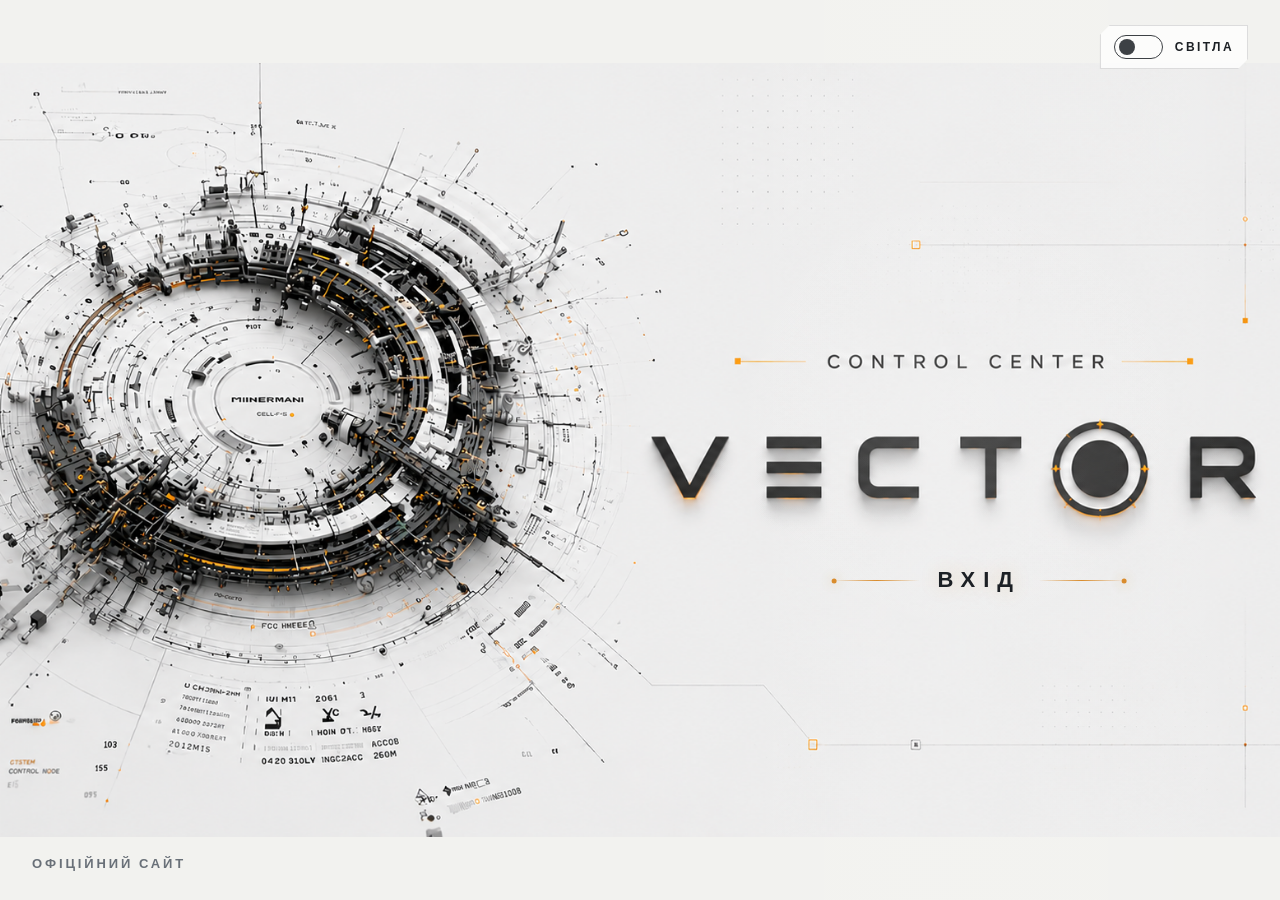
==== commit a822575f: "Add files via upload" ====
--- a/admin/index.html
+++ b/admin/index.html
@@ -3,7 +3,7 @@
 <head>
   <meta charset="UTF-8" />
   <meta name="viewport" content="width=device-width, initial-scale=1.0" />
-  <title>VECTOR</title>
+  <title>VECTOR - Admin</title>
   <link rel="preconnect" href="https://fonts.googleapis.com">
   <link rel="preconnect" href="https://fonts.gstatic.com" crossorigin>
   <link href="https://fonts.googleapis.com/css2?family=Rajdhani:wght@400;500;600;700&display=swap" rel="stylesheet">
@@ -11,7 +11,7 @@
   <link rel="icon" type="image/png" sizes="32x32" href="../assets/favicon-32.png" />
   <link rel="icon" type="image/png" sizes="192x192" href="../assets/favicon-192.png" />
   <link rel="apple-touch-icon" href="../assets/favicon-192.png" />
-  <meta name="theme-color" content="#f4f2ee" />
+  <meta name="theme-color" content="#111418" />
 </head>
 <body>
   <main class="page admin-page">
@@ -20,24 +20,19 @@
       <span class="theme-toggle__text" id="themeLabel">Світла</span>
     </button>
 
-    <button class="entry-trigger" id="openLogin" type="button" aria-haspopup="dialog" aria-controls="authModal">
+    <button class="entry-trigger" id="openLogin" type="button" aria-haspopup="dialog">
       <span class="entry-trigger__line"></span>
       <span class="entry-trigger__text">Вхід</span>
       <span class="entry-trigger__line"></span>
     </button>
 
-    <a class="official-link" href="../official/" aria-label="Перейти на офіційний сайт">Офіційний сайт</a>
+    <a class="official-link" href="../official/">Офіційний сайт</a>
 
     <section class="auth-modal" id="authModal" aria-hidden="true">
       <div class="auth-panel" role="dialog" aria-modal="true" aria-labelledby="authTitle">
         <button class="modal-close" id="closeModal" type="button" aria-label="Закрити">×</button>
-
-        <div class="auth-heading">
-          <span class="auth-heading__eyebrow">CONTROL CENTER</span>
+        <form class="auth-form is-active" id="loginForm" autocomplete="on">
           <h2 id="authTitle">Вхід адміністратора</h2>
-        </div>
-
-        <form class="auth-form is-active" id="loginForm" autocomplete="on">
           <label>
             <span>Логін</span>
             <input type="text" name="login" placeholder="Введіть логін" autocomplete="username" required />
--- a/admin/styles.css
+++ b/admin/styles.css
@@ -1,54 +1,64 @@
 :root{
   --accent:#d78219;
   --ink:#1c2025;
-  --muted:#687077;
+  --muted:#697078;
   --glass:rgba(246,246,242,.56);
-  --glass-strong:rgba(255,255,255,.76);
+  --glass-strong:rgba(255,255,255,.74);
   --line:rgba(30,34,38,.14);
-  --input:rgba(255,255,255,.82);
+  --input:rgba(255,255,255,.78);
   --input-text:#171a1e;
-  --shadow:rgba(30,32,36,.20);
-  --panel:rgba(246,246,242,.66);
+  --shadow:rgba(30,32,36,.22);
+  --panel:rgba(246,246,242,.62);
 }
 :root[data-theme="dark"]{
   --ink:#eef0ef;
-  --muted:#a2a8ad;
-  --glass:rgba(18,21,24,.54);
-  --glass-strong:rgba(19,22,25,.74);
+  --muted:#9ea3a7;
+  --glass:rgba(18,21,24,.50);
+  --glass-strong:rgba(19,22,25,.70);
   --line:rgba(255,255,255,.14);
-  --input:rgba(255,255,255,.078);
+  --input:rgba(255,255,255,.075);
   --input-text:#f4f2ee;
-  --shadow:rgba(0,0,0,.62);
-  --panel:rgba(16,19,22,.72);
+  --shadow:rgba(0,0,0,.58);
+  --panel:rgba(16,19,22,.68);
 }
 *{box-sizing:border-box}
 html,body{margin:0;min-height:100%;font-family:'Rajdhani',Arial,Helvetica,sans-serif;color:var(--ink)}
-body{overflow:hidden;background:#f4f2ee}
-:root[data-theme="dark"] body{background:#111418}
+body{overflow:hidden;background:#f2f2ef}
+:root[data-theme="dark"] body{background:#171b1e}
 .page{
   min-height:100vh;
   position:relative;
   overflow:hidden;
   background-image:url('../assets/admin-bg-light.png');
   background-position:center;
-  background-size:cover;
+  background-size:auto 86vh;
   background-repeat:no-repeat;
   transition:background-image .35s ease, color .35s ease;
 }
 :root[data-theme="dark"] .page{background-image:url('../assets/admin-bg-dark.png')}
+
+/* Admin start page: keep the CONTROL CENTER artwork slightly smaller than full-screen. */
+.admin-page{
+  background-size:auto 86vh;
+  background-position:center center;
+}
+@media (min-width: 1500px){
+  .admin-page{background-size:auto 84vh;}
+}
+
 .page::after{
   content:"";
   position:absolute;
   inset:0;
   pointer-events:none;
   background:
-    radial-gradient(circle at 76% 50%,rgba(255,255,255,.12),transparent 25%),
-    linear-gradient(90deg,rgba(255,255,255,0) 0 52%,rgba(255,255,255,.05) 76%,rgba(255,255,255,.03));
+    radial-gradient(circle at 75% 46%,rgba(255,255,255,.10),transparent 27%),
+    linear-gradient(90deg,rgba(255,255,255,0) 0 50%,rgba(255,255,255,.06) 72%,rgba(255,255,255,.02));
 }
 :root[data-theme="dark"] .page::after{
   background:
-    radial-gradient(circle at 76% 50%,rgba(215,130,25,.07),transparent 30%),
-    linear-gradient(90deg,rgba(0,0,0,0) 0 50%,rgba(0,0,0,.14) 74%,rgba(0,0,0,.34));
+    radial-gradient(circle at 75% 46%,rgba(215,130,25,.07),transparent 30%),
+    linear-gradient(90deg,rgba(0,0,0,0) 0 50%,rgba(0,0,0,.12) 72%,rgba(0,0,0,.28));
 }
 .theme-toggle{
   position:fixed;
@@ -72,17 +82,17 @@
   font-size:12px;
   box-shadow:0 14px 40px var(--shadow);
   clip-path:polygon(10px 0,100% 0,100% calc(100% - 10px),calc(100% - 10px) 100%,0 100%,0 10px);
-  transition:background .2s ease,color .2s ease,transform .2s ease;
+  transition:background .2s ease, color .2s ease, transform .2s ease;
 }
 .theme-toggle:hover{transform:translateY(-1px)}
 .theme-toggle__track{width:49px;height:24px;border:1px solid currentColor;position:relative;border-radius:999px;opacity:.85}
-.theme-toggle__dot{position:absolute;top:3px;left:4px;width:16px;height:16px;border-radius:50%;background:currentColor;transition:transform .25s ease,background .25s ease}
+.theme-toggle__dot{position:absolute;top:3px;left:4px;width:16px;height:16px;border-radius:50%;background:currentColor;transition:transform .25s ease, background .25s ease}
 :root[data-theme="dark"] .theme-toggle__dot{transform:translateX(22px);background:var(--accent)}
 .entry-trigger{
   position:absolute;
   z-index:5;
-  right:23.6vw;
-  top:67%;
+  right:23.5vw;
+  top:64.5%;
   transform:translate(50%,-50%);
   display:flex;
   align-items:center;
@@ -102,12 +112,12 @@
   font-weight:700;
   letter-spacing:.36em;
   line-height:1;
-  text-shadow:0 0 20px rgba(215,130,25,.20);
+  text-shadow:0 0 20px rgba(215,130,25,.22);
   transition:letter-spacing .25s ease,color .25s ease,transform .25s ease;
 }
 .entry-trigger__line{
   display:block;
-  width:88px;
+  width:86px;
   height:1px;
   background:linear-gradient(90deg,transparent,var(--accent),transparent);
   position:relative;
@@ -128,21 +138,6 @@
 .entry-trigger__line:first-child::after{right:auto;left:-2px}
 .entry-trigger:hover .entry-trigger__text{letter-spacing:.42em;color:var(--accent);transform:translateY(-1px)}
 .entry-trigger:hover .entry-trigger__line{filter:brightness(1.2)}
-.official-link{
-  position:fixed;
-  left:28px;
-  bottom:24px;
-  z-index:10;
-  color:color-mix(in srgb,var(--ink) 62%,transparent);
-  text-decoration:none;
-  text-transform:uppercase;
-  letter-spacing:.18em;
-  font-size:12px;
-  font-weight:700;
-  opacity:.7;
-  transition:opacity .2s ease,color .2s ease;
-}
-.official-link:hover{opacity:1;color:var(--accent)}
 .auth-modal{
   position:fixed;
   z-index:30;
@@ -159,8 +154,8 @@
   max-height:calc(100vh - 120px);
   overflow:auto;
   position:relative;
-  padding:24px 22px 24px;
-  background:linear-gradient(180deg,var(--panel),rgba(255,255,255,.26));
+  padding:20px 20px 22px;
+  background:linear-gradient(180deg,var(--panel),rgba(255,255,255,.24));
   border:1px solid var(--line);
   color:var(--ink);
   box-shadow:0 30px 90px var(--shadow);
@@ -168,7 +163,7 @@
   -webkit-backdrop-filter:blur(18px);
   clip-path:polygon(18px 0,100% 0,100% calc(100% - 18px),calc(100% - 18px) 100%,0 100%,0 18px);
 }
-:root[data-theme="dark"] .auth-panel{background:linear-gradient(180deg,var(--panel),rgba(9,11,13,.52))}
+:root[data-theme="dark"] .auth-panel{background:linear-gradient(180deg,var(--panel),rgba(9,11,13,.44))}
 .modal-close{
   position:absolute;
   top:12px;
@@ -184,27 +179,32 @@
   cursor:pointer;
 }
 .modal-close:hover{color:var(--accent)}
-.auth-heading{margin:0 0 20px;text-align:center;text-transform:uppercase}
-.auth-heading__eyebrow{
-  display:block;
-  margin:0 0 8px;
-  color:var(--accent);
-  font-size:12px;
-  font-weight:700;
-  letter-spacing:.30em;
-}
-.auth-heading h2{
-  margin:0;
-  color:var(--ink);
-  font-size:22px;
-  font-weight:700;
-  letter-spacing:.18em;
-}
-.auth-form{display:grid;gap:14px}
+.auth-head{
+  display:grid;
+  grid-template-columns:1fr 1fr;
+  margin:0 0 18px;
+  border-bottom:1px solid var(--line);
+}
+.auth-tab{
+  height:46px;
+  border:0;
+  background:transparent;
+  color:var(--muted);
+  font-family:inherit;
+  font-size:14px;
+  font-weight:700;
+  letter-spacing:.15em;
+  text-transform:uppercase;
+  cursor:pointer;
+  transition:color .18s ease, box-shadow .18s ease;
+}
+.auth-tab.is-active{color:var(--accent);box-shadow:inset 0 -2px 0 var(--accent)}
+.auth-form{display:none;gap:12px}
+.auth-form.is-active{display:grid}
+.auth-form h2{margin:0 0 4px;text-align:center;text-transform:uppercase;letter-spacing:.20em;font-size:20px;color:var(--accent)}
 .auth-form label{display:grid;gap:7px;text-transform:uppercase;letter-spacing:.16em;font-size:11px;font-weight:700;color:var(--muted)}
-.auth-form input{
+.auth-form input,.auth-form textarea{
   width:100%;
-  height:44px;
   border:1px solid var(--line);
   background:var(--input);
   color:var(--input-text);
@@ -215,11 +215,13 @@
   letter-spacing:.04em;
   box-shadow:inset 0 1px 0 rgba(255,255,255,.22);
 }
-.auth-form input:focus{border-color:rgba(215,130,25,.78);box-shadow:0 0 0 3px rgba(215,130,25,.12)}
-.auth-form input::placeholder{color:color-mix(in srgb,var(--muted) 75%, transparent)}
+.auth-form input{height:42px}
+.auth-form textarea{height:74px;resize:none;padding-top:11px}
+.auth-form input:focus,.auth-form textarea:focus{border-color:rgba(215,130,25,.78);box-shadow:0 0 0 3px rgba(215,130,25,.12)}
+.auth-form input::placeholder,.auth-form textarea::placeholder{color:color-mix(in srgb,var(--muted) 75%, transparent)}
 .submit-btn{
   margin-top:6px;
-  height:50px;
+  height:48px;
   border:1px solid rgba(255,255,255,.18);
   background:linear-gradient(180deg,#25292f,#111418);
   color:#f3f0e9;
@@ -231,12 +233,28 @@
   cursor:pointer;
   box-shadow:0 13px 30px var(--shadow), inset 0 -2px 0 rgba(215,130,25,.88);
   clip-path:polygon(12px 0,100% 0,100% calc(100% - 12px),calc(100% - 12px) 100%,0 100%,0 12px);
-  transition:transform .18s ease,filter .18s ease;
+  transition:transform .18s ease, filter .18s ease;
 }
 .submit-btn:hover{transform:translateY(-1px);filter:brightness(1.08)}
 :root[data-theme="dark"] .submit-btn{background:linear-gradient(180deg,#f3f0e9,#d8d1c5);color:#14171a;border-color:rgba(255,255,255,.11)}
+.auth-note{margin:14px 0 0;color:var(--muted);font-size:13px;letter-spacing:.08em;text-align:center}
+.inline-request{
+  justify-self:center;
+  border:0;
+  background:transparent;
+  color:var(--accent);
+  font-family:inherit;
+  font-size:14px;
+  font-weight:700;
+  letter-spacing:.24em;
+  text-transform:uppercase;
+  cursor:pointer;
+  padding:2px 0 0;
+  text-shadow:0 0 18px rgba(215,130,25,.20);
+}
+.inline-request:hover{text-decoration:underline;text-underline-offset:5px}
 @media(max-width:1100px){
-  .entry-trigger{right:24vw;top:68%}
+  .entry-trigger{right:24vw;top:66%}
   .entry-trigger__line{width:62px}
 }
 @media(max-width:760px){
@@ -244,10 +262,24 @@
   .page{min-height:100svh;background-position:left center}
   .theme-toggle__text{display:none}
   .theme-toggle{right:18px;top:18px}
-  .official-link{left:18px;bottom:16px}
   .entry-trigger{position:fixed;left:22px;right:22px;bottom:48px;top:auto;transform:none;gap:12px}
   .entry-trigger__text{font-size:18px;letter-spacing:.28em}
   .entry-trigger__line{width:46px}
   .auth-modal{align-items:flex-end;justify-content:center;padding:72px 18px 24px;background:rgba(0,0,0,.18)}
   .auth-panel{width:100%;max-height:calc(100svh - 96px)}
 }
+
+.official-link{
+  position:fixed;
+  z-index:10;
+  left:32px;
+  bottom:28px;
+  color:var(--muted);
+  text-decoration:none;
+  text-transform:uppercase;
+  letter-spacing:.22em;
+  font-size:13px;
+  font-weight:700;
+  transition:color .2s ease, transform .2s ease;
+}
+.official-link:hover{color:var(--accent);transform:translateY(-1px)}
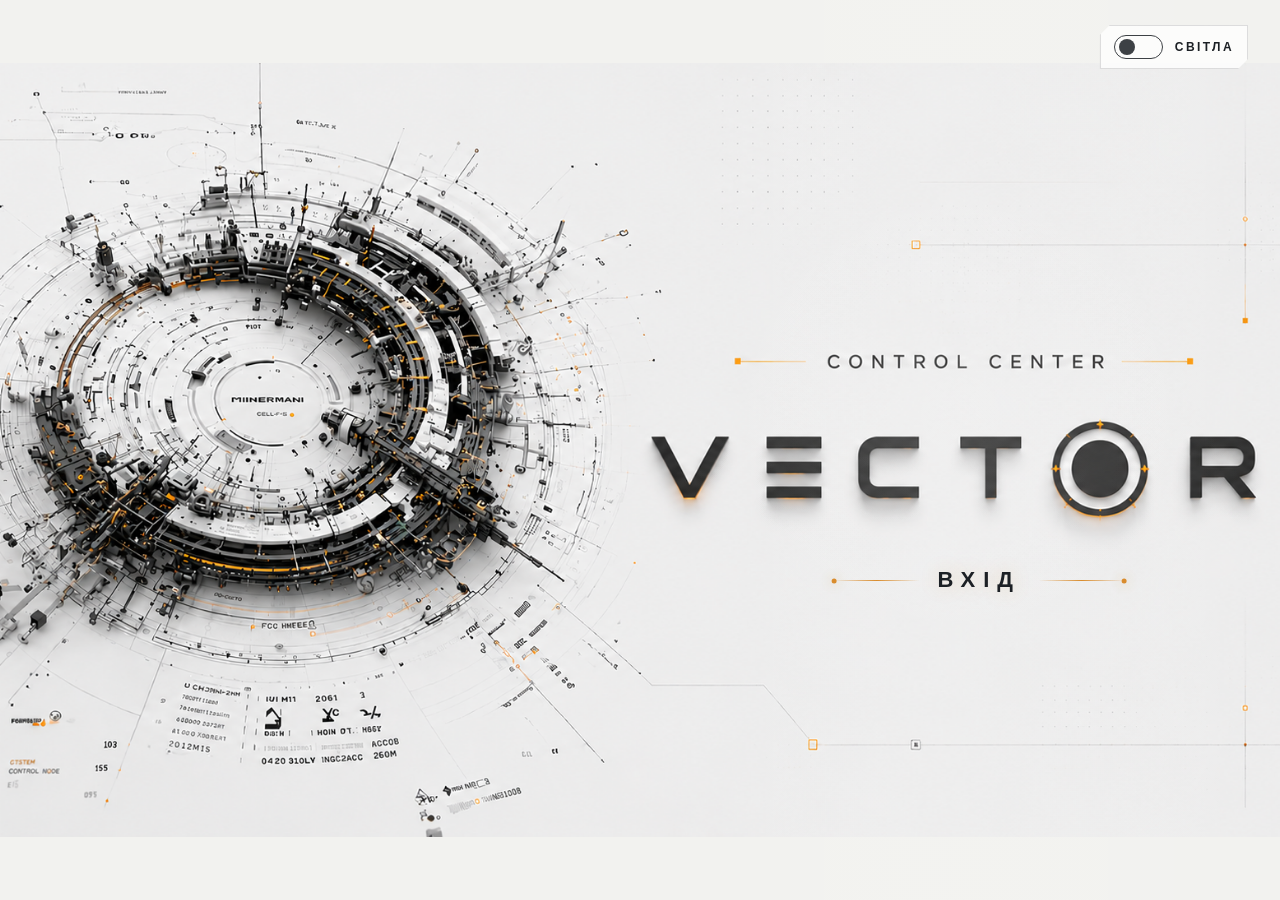
==== commit 6a4b4218: "Add files via upload" ====
--- a/admin/index.html
+++ b/admin/index.html
@@ -26,7 +26,7 @@
       <span class="entry-trigger__line"></span>
     </button>
 
-    <a class="official-link" href="../official/">Офіційний сайт</a>
+    
 
     <section class="auth-modal" id="authModal" aria-hidden="true">
       <div class="auth-panel" role="dialog" aria-modal="true" aria-labelledby="authTitle">
--- a/admin/styles.css
+++ b/admin/styles.css
@@ -269,17 +269,4 @@
   .auth-panel{width:100%;max-height:calc(100svh - 96px)}
 }
 
-.official-link{
-  position:fixed;
-  z-index:10;
-  left:32px;
-  bottom:28px;
-  color:var(--muted);
-  text-decoration:none;
-  text-transform:uppercase;
-  letter-spacing:.22em;
-  font-size:13px;
-  font-weight:700;
-  transition:color .2s ease, transform .2s ease;
-}
 .official-link:hover{color:var(--accent);transform:translateY(-1px)}
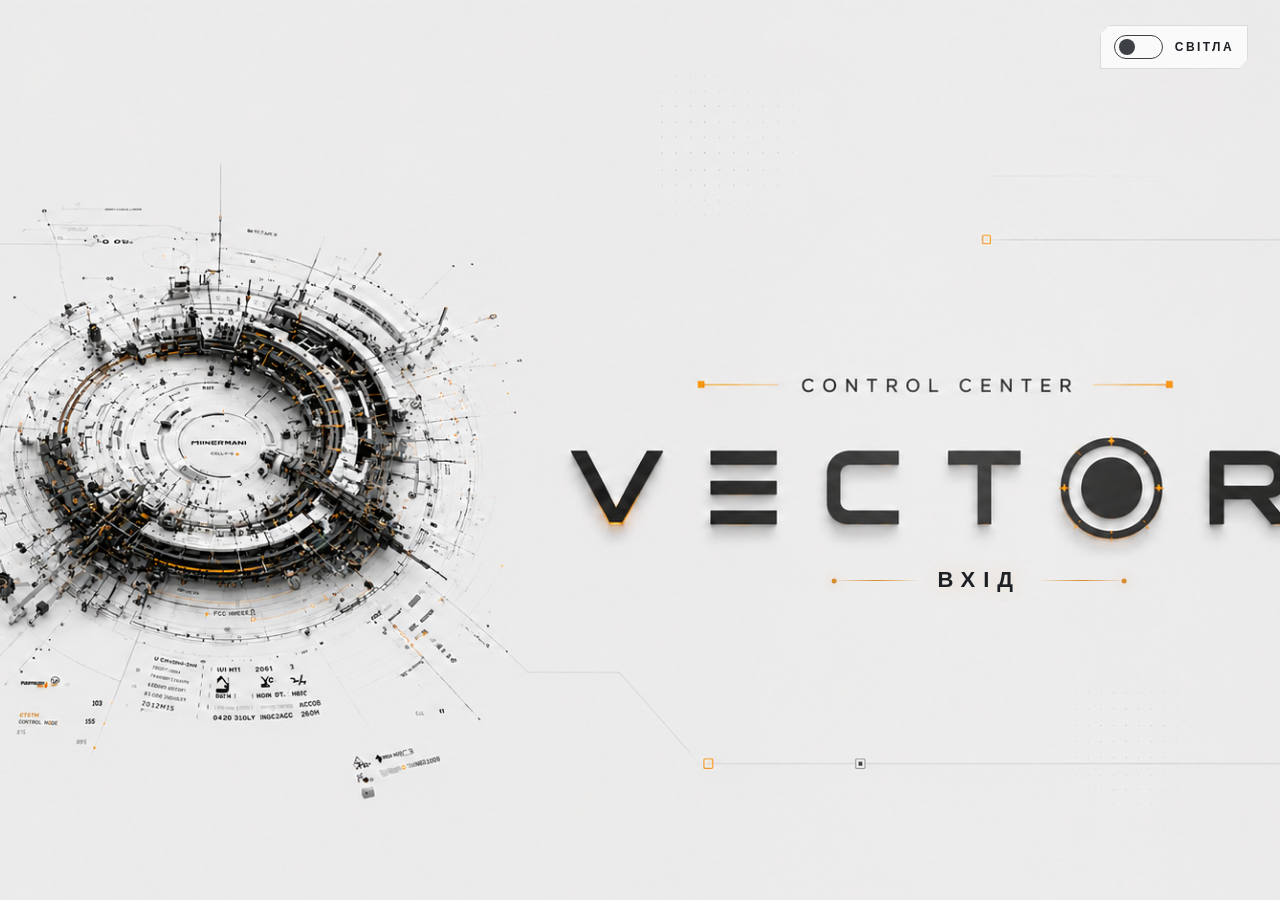
==== commit 0a3d1b3d: "Add files via upload" ====
--- a/admin/index.html
+++ b/admin/index.html
@@ -26,8 +26,6 @@
       <span class="entry-trigger__line"></span>
     </button>
 
-    
-
     <section class="auth-modal" id="authModal" aria-hidden="true">
       <div class="auth-panel" role="dialog" aria-modal="true" aria-labelledby="authTitle">
         <button class="modal-close" id="closeModal" type="button" aria-label="Закрити">×</button>
--- a/admin/styles.css
+++ b/admin/styles.css
@@ -30,20 +30,17 @@
   position:relative;
   overflow:hidden;
   background-image:url('../assets/admin-bg-light.png');
-  background-position:center;
-  background-size:auto 86vh;
+  background-position:center center;
+  background-size:cover;
   background-repeat:no-repeat;
   transition:background-image .35s ease, color .35s ease;
 }
 :root[data-theme="dark"] .page{background-image:url('../assets/admin-bg-dark.png')}
 
-/* Admin start page: keep the CONTROL CENTER artwork slightly smaller than full-screen. */
+/* Admin start page: use the artwork as a full-screen background. */
 .admin-page{
-  background-size:auto 86vh;
+  background-size:cover;
   background-position:center center;
-}
-@media (min-width: 1500px){
-  .admin-page{background-size:auto 84vh;}
 }
 
 .page::after{
@@ -259,7 +256,7 @@
 }
 @media(max-width:760px){
   body{overflow:auto}
-  .page{min-height:100svh;background-position:left center}
+  .page{min-height:100svh;background-position:center center;background-size:cover}
   .theme-toggle__text{display:none}
   .theme-toggle{right:18px;top:18px}
   .entry-trigger{position:fixed;left:22px;right:22px;bottom:48px;top:auto;transform:none;gap:12px}
@@ -268,5 +265,3 @@
   .auth-modal{align-items:flex-end;justify-content:center;padding:72px 18px 24px;background:rgba(0,0,0,.18)}
   .auth-panel{width:100%;max-height:calc(100svh - 96px)}
 }
-
-.official-link:hover{color:var(--accent);transform:translateY(-1px)}
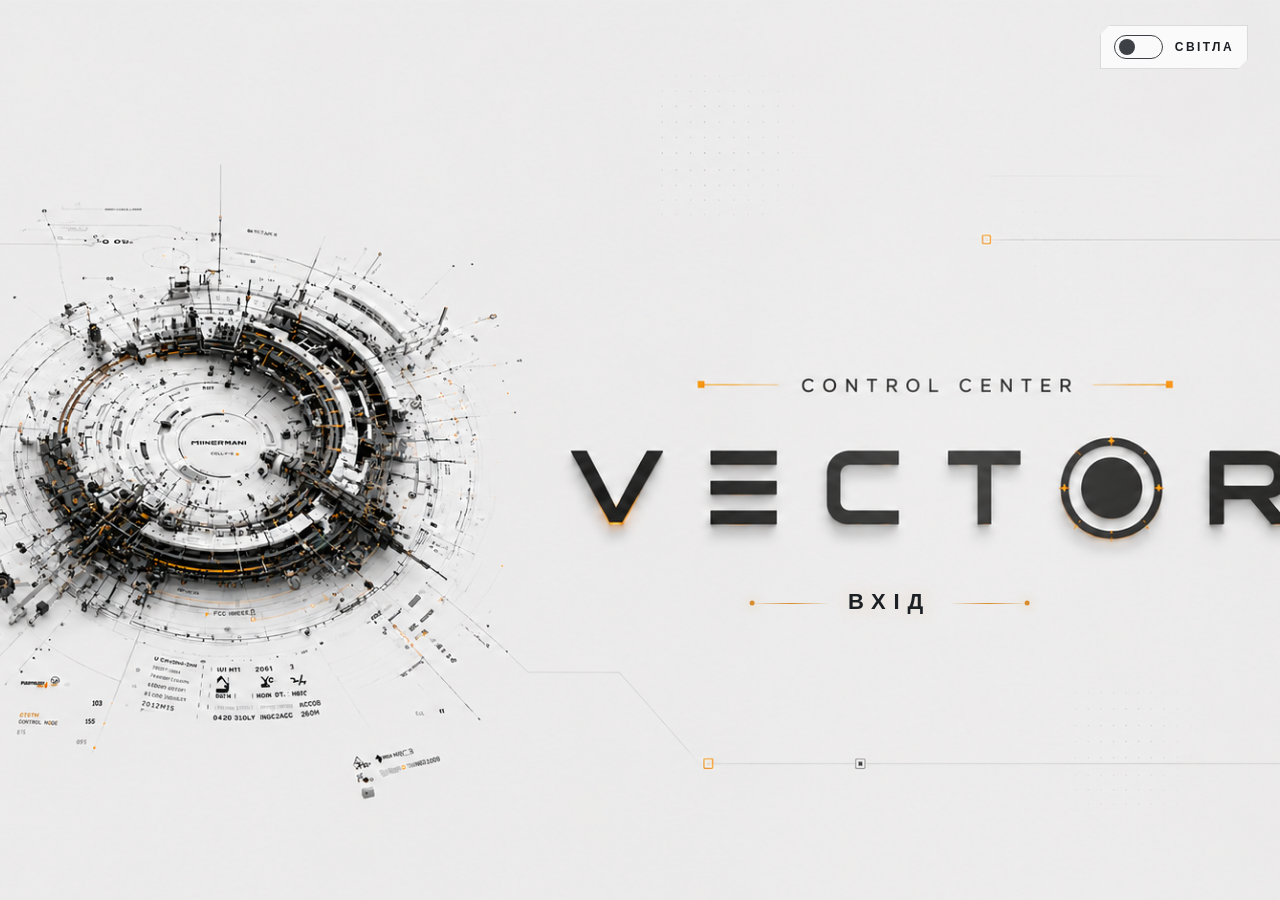
==== commit 206087e5: "Show default admin credentials on login screen" ====
--- a/admin/index.html
+++ b/admin/index.html
@@ -39,6 +39,11 @@
             <span>Пароль</span>
             <input type="password" name="password" placeholder="Введіть пароль" autocomplete="current-password" required />
           </label>
+          <div class="demo-credentials" aria-label="Демо-доступ адміністратора">
+            <div><span>Логін</span><strong>admin</strong></div>
+            <div><span>Пароль</span><strong>Vector@2026!</strong></div>
+            <button class="demo-fill" id="fillDemoAdmin" type="button">Заповнити</button>
+          </div>
           <button class="submit-btn" type="submit">Увійти</button>
         </form>
       </div>
--- a/admin/styles.css
+++ b/admin/styles.css
@@ -88,8 +88,8 @@
 .entry-trigger{
   position:absolute;
   z-index:5;
-  right:23.5vw;
-  top:64.5%;
+  right: 30.5vw;
+  top:67%;
   transform:translate(50%,-50%);
   display:flex;
   align-items:center;
@@ -114,7 +114,7 @@
 }
 .entry-trigger__line{
   display:block;
-  width:86px;
+  width: 78px;
   height:1px;
   background:linear-gradient(90deg,transparent,var(--accent),transparent);
   position:relative;
@@ -265,3 +265,1122 @@
   .auth-modal{align-items:flex-end;justify-content:center;padding:72px 18px 24px;background:rgba(0,0,0,.18)}
   .auth-panel{width:100%;max-height:calc(100svh - 96px)}
 }
+
+/* Temporary admin auth message */
+.auth-message{
+  margin:4px 0 0;
+  padding:10px 12px;
+  border:1px solid rgba(215,130,25,.32);
+  background:rgba(215,130,25,.08);
+  color:var(--accent);
+  font-size:13px;
+  font-weight:700;
+  letter-spacing:.08em;
+  text-align:center;
+  text-transform:uppercase;
+}
+.auth-message[data-type="error"]{
+  border-color:rgba(180,40,40,.32);
+  background:rgba(180,40,40,.08);
+  color:#d05b4d;
+}
+.auth-message[data-type="success"]{
+  border-color:rgba(215,130,25,.45);
+  background:rgba(215,130,25,.12);
+  color:var(--accent);
+}
+
+
+/* FINAL VECTOR CUSTOM DROPDOWN OVERRIDE */
+.role-select.field-control{
+  position:relative;
+  overflow:visible !important;
+  clip-path:none !important;
+  border:1px solid var(--line);
+  background:rgba(255,255,255,.035);
+  z-index:50;
+}
+.role-select.field-control::before{
+  content:"";
+  position:absolute;
+  inset:0;
+  z-index:0;
+  pointer-events:none;
+  background:linear-gradient(90deg,rgba(255,255,255,.045),rgba(255,255,255,.018));
+  clip-path:polygon(12px 0,100% 0,100% calc(100% - 12px),calc(100% - 12px) 100%,0 100%,0 12px);
+}
+:root[data-theme="light"] .role-select.field-control{
+  background:rgba(255,255,255,.26);
+}
+.role-select .field-icon{
+  position:relative;
+  z-index:2;
+}
+.role-select__button{
+  position:relative;
+  z-index:2;
+  width:100%;
+  min-height:58px;
+  border:0;
+  outline:0;
+  background:transparent;
+  color:var(--input-text);
+  font-family:inherit;
+  font-size:18px;
+  font-weight:700;
+  letter-spacing:.045em;
+  padding:0 58px 0 20px;
+  display:flex;
+  align-items:center;
+  justify-content:space-between;
+  cursor:pointer;
+  text-align:left;
+}
+.role-select__current{
+  overflow:hidden;
+  text-overflow:ellipsis;
+  white-space:nowrap;
+}
+.role-select__chevron{
+  position:absolute;
+  right:22px;
+  top:50%;
+  transform:translateY(-52%);
+  color:var(--accent);
+  font-size:28px;
+  line-height:1;
+  text-shadow:0 0 18px rgba(215,130,25,.32);
+  transition:transform .18s ease;
+}
+.role-select.is-open .role-select__chevron{
+  transform:translateY(-48%) rotate(180deg);
+}
+.role-select__menu{
+  position:absolute;
+  z-index:200;
+  left:66px;
+  right:0;
+  top:calc(100% + 10px);
+  display:grid;
+  gap:8px;
+  padding:10px;
+  border:1px solid rgba(215,130,25,.52);
+  background:rgba(12,15,18,.98);
+  box-shadow:0 26px 90px rgba(0,0,0,.68), inset 0 1px 0 rgba(255,255,255,.08);
+  backdrop-filter:blur(22px);
+  -webkit-backdrop-filter:blur(22px);
+  opacity:0;
+  transform:translateY(-8px) scale(.985);
+  pointer-events:none;
+  clip-path:polygon(14px 0,100% 0,100% calc(100% - 14px),calc(100% - 14px) 100%,0 100%,0 14px);
+  transition:opacity .18s ease, transform .18s ease;
+}
+:root[data-theme="light"] .role-select__menu{
+  background:rgba(246,246,242,.98);
+  box-shadow:0 26px 90px rgba(20,22,26,.20), inset 0 1px 0 rgba(255,255,255,.72);
+}
+.role-select.is-open .role-select__menu{
+  opacity:1;
+  transform:translateY(0) scale(1);
+  pointer-events:auto;
+}
+.role-select__option{
+  min-height:58px;
+  display:grid;
+  gap:3px;
+  border:1px solid transparent;
+  background:linear-gradient(90deg,rgba(255,255,255,.025),rgba(255,255,255,0));
+  color:var(--input-text);
+  font-family:inherit;
+  text-align:left;
+  padding:9px 16px;
+  cursor:pointer;
+  clip-path:polygon(9px 0,100% 0,100% calc(100% - 9px),calc(100% - 9px) 100%,0 100%,0 9px);
+  transition:background .16s ease, border-color .16s ease, color .16s ease, transform .16s ease;
+}
+.role-select__option:hover,
+.role-select__option.is-selected{
+  background:linear-gradient(90deg,rgba(215,130,25,.18),rgba(215,130,25,.055));
+  border-color:rgba(215,130,25,.42);
+  color:var(--accent);
+  transform:translateX(2px);
+}
+.role-select__option-title{
+  font-size:17px;
+  font-weight:800;
+  letter-spacing:.12em;
+  text-transform:uppercase;
+}
+.role-select__option-desc{
+  color:var(--muted);
+  font-size:14px;
+  font-weight:600;
+  letter-spacing:.045em;
+}
+.role-select__option:hover .role-select__option-desc,
+.role-select__option.is-selected .role-select__option-desc{
+  color:var(--accent);
+}
+.grant-card{
+  overflow:visible !important;
+}
+.field-block:has(.role-select.is-open){
+  z-index:100;
+}
+
+
+/* VECTOR ADMIN RESTORE PATCH */
+.admin-layout{
+  min-height:100vh;
+  display:grid;
+  grid-template-columns:86px 1fr;
+  background:#f4f2ee;
+  color:var(--ink);
+  transition:grid-template-columns .28s ease;
+}
+:root[data-theme="dark"] .admin-layout{
+  background:#090b0d;
+}
+.admin-layout:has(.admin-sidebar:hover){
+  grid-template-columns:286px 1fr;
+}
+
+.admin-sidebar{
+  position:relative;
+  z-index:30;
+  width:86px;
+  min-height:100vh;
+  display:flex;
+  flex-direction:column;
+  padding:26px 16px;
+  overflow:hidden;
+  border-right:1px solid var(--line);
+  background:linear-gradient(180deg,rgba(255,255,255,.72),rgba(255,255,255,.42));
+  box-shadow:18px 0 60px rgba(20,22,26,.10);
+  backdrop-filter:blur(18px);
+  -webkit-backdrop-filter:blur(18px);
+  transition:width .28s ease, padding .28s ease;
+}
+:root[data-theme="dark"] .admin-sidebar{
+  background:linear-gradient(180deg,rgba(11,13,16,.86),rgba(12,14,17,.66));
+  box-shadow:18px 0 70px rgba(0,0,0,.36);
+}
+.admin-sidebar:hover{
+  width:286px;
+  padding:26px 22px;
+}
+.admin-sidebar__logo{
+  height:92px;
+  display:flex;
+  align-items:center;
+  justify-content:center;
+  margin-bottom:18px;
+  border-bottom:1px solid var(--line);
+  text-decoration:none;
+}
+.admin-sidebar__logo-img{
+  width:58px;
+  height:58px;
+  object-fit:contain;
+  filter:drop-shadow(0 12px 20px rgba(0,0,0,.16));
+  transition:width .28s ease, height .28s ease;
+}
+.admin-sidebar:hover .admin-sidebar__logo-img{
+  width:74px;
+  height:74px;
+}
+.admin-sidebar__logo-img--dark{
+  display:none;
+}
+:root[data-theme="dark"] .admin-sidebar__logo-img--light{
+  display:none;
+}
+:root[data-theme="dark"] .admin-sidebar__logo-img--dark{
+  display:block;
+}
+
+.admin-nav{
+  display:grid;
+  gap:12px;
+  align-items:center;
+}
+.admin-sidebar:hover .admin-nav{
+  align-items:stretch;
+}
+.admin-nav__item,
+.admin-nav__logout{
+  width:242px;
+  min-height:58px;
+  display:flex;
+  align-items:center;
+  gap:16px;
+  padding:0 18px;
+  border:1px solid var(--line);
+  background:rgba(255,255,255,.30);
+  color:var(--ink);
+  font-family:inherit;
+  font-size:16px;
+  font-weight:700;
+  letter-spacing:.12em;
+  text-transform:uppercase;
+  text-decoration:none;
+  cursor:pointer;
+  white-space:nowrap;
+  overflow:hidden;
+  box-shadow:0 16px 42px rgba(0,0,0,.08);
+  clip-path:polygon(14px 0,100% 0,100% calc(100% - 14px),calc(100% - 14px) 100%,0 100%,0 14px);
+  transition:transform .18s ease, border-color .18s ease, color .18s ease, background .18s ease;
+}
+:root[data-theme="dark"] .admin-nav__item,
+:root[data-theme="dark"] .admin-nav__logout{
+  background:rgba(255,255,255,.045);
+  box-shadow:0 16px 46px rgba(0,0,0,.28);
+}
+.admin-nav__logout{
+  margin-top:auto;
+  width:242px;
+}
+.admin-sidebar:not(:hover) .admin-nav__item,
+.admin-sidebar:not(:hover) .admin-nav__logout{
+  width:54px;
+  min-width:54px;
+  height:54px;
+  min-height:54px;
+  padding:0;
+  justify-content:center;
+  gap:0;
+  border:0 !important;
+  outline:0 !important;
+  background:transparent !important;
+  box-shadow:none !important;
+  clip-path:none !important;
+  transform:none !important;
+}
+.admin-sidebar:not(:hover) .admin-nav__item span:last-child,
+.admin-sidebar:not(:hover) .admin-nav__logout span:last-child{
+  opacity:0;
+  width:0;
+  max-width:0;
+  overflow:hidden;
+}
+.admin-sidebar:hover .admin-nav__item span:last-child,
+.admin-sidebar:hover .admin-nav__logout span:last-child{
+  opacity:1;
+  width:auto;
+  max-width:180px;
+}
+.admin-nav__item span:last-child,
+.admin-nav__logout span:last-child{
+  transition:opacity .18s ease, max-width .24s ease;
+}
+.admin-nav__icon{
+  width:24px;
+  min-width:24px;
+  height:24px;
+  display:inline-flex;
+  align-items:center;
+  justify-content:center;
+}
+.admin-nav__icon img{
+  width:24px;
+  height:24px;
+  object-fit:contain;
+  display:block;
+  filter:brightness(0) saturate(100%) opacity(.82);
+  transition:filter .18s ease, transform .18s ease;
+}
+:root[data-theme="dark"] .admin-nav__icon img{
+  filter:brightness(0) invert(1) opacity(.80);
+}
+.admin-nav__item.is-active .admin-nav__icon img,
+.admin-sidebar:not(:hover) .admin-nav__item.is-active .admin-nav__icon img{
+  filter:brightness(0) saturate(100%) invert(56%) sepia(78%) saturate(763%) hue-rotate(352deg) brightness(98%) contrast(91%);
+}
+.admin-sidebar:not(:hover) .admin-nav__item:hover .admin-nav__icon img,
+.admin-sidebar:not(:hover) .admin-nav__logout:hover .admin-nav__icon img{
+  filter:brightness(0) saturate(100%) invert(56%) sepia(78%) saturate(763%) hue-rotate(352deg) brightness(98%) contrast(91%);
+  transform:translateY(-1px) scale(1.06);
+}
+.admin-sidebar:hover .admin-nav__item:hover,
+.admin-sidebar:hover .admin-nav__logout:hover,
+.admin-sidebar:hover .admin-nav__item.is-active{
+  color:var(--accent);
+  border-color:rgba(215,130,25,.58);
+  background:rgba(215,130,25,.10);
+  transform:translateY(-1px);
+}
+
+.admin-workspace{
+  min-height:100vh;
+  position:relative;
+  overflow:hidden;
+  background:
+    linear-gradient(90deg,rgba(244,242,238,.78),rgba(244,242,238,.42) 40%,rgba(244,242,238,.18)),
+    url('../assets/admin-bg-light.png') center center / cover no-repeat;
+}
+:root[data-theme="dark"] .admin-workspace{
+  background:
+    linear-gradient(90deg,rgba(8,10,12,.70),rgba(8,10,12,.42) 40%,rgba(8,10,12,.16)),
+    url('../assets/admin-bg-dark.png') center center / cover no-repeat;
+}
+.admin-workspace::after{
+  content:"";
+  position:absolute;
+  inset:0;
+  pointer-events:none;
+  background:radial-gradient(circle at 68% 32%,rgba(215,130,25,.08),transparent 32%);
+}
+.admin-theme-toggle{
+  top:28px;
+  right:34px;
+}
+
+.admin-page-content{
+  position:relative;
+  z-index:2;
+  min-height:100vh;
+  padding:54px 64px 32px;
+}
+.admin-page-head h1{
+  margin:0 0 24px;
+  color:var(--ink);
+  font-size:clamp(38px,4.4vw,64px);
+  line-height:.95;
+  font-weight:700;
+  letter-spacing:.06em;
+  text-transform:uppercase;
+  text-shadow:0 16px 40px rgba(0,0,0,.22);
+}
+.admin-page-content--empty{
+  pointer-events:none;
+}
+.admin-page-content--empty .admin-page-head{
+  opacity:.38;
+}
+
+/* Grant access page */
+.page-grant-access{
+  display:flex;
+  flex-direction:column;
+}
+.grant-card{
+  width:min(1280px,calc(100vw - 198px));
+  min-height:auto;
+  max-height:calc(100vh - 190px);
+  border:1px solid var(--line);
+  background:linear-gradient(135deg,rgba(255,255,255,.46),rgba(255,255,255,.16));
+  box-shadow:0 24px 80px rgba(0,0,0,.18);
+  backdrop-filter:blur(18px);
+  -webkit-backdrop-filter:blur(18px);
+  padding:30px 38px 32px;
+  overflow:visible !important;
+  clip-path:polygon(22px 0,100% 0,100% calc(100% - 22px),calc(100% - 22px) 100%,0 100%,0 22px);
+}
+:root[data-theme="dark"] .grant-card{
+  background:linear-gradient(135deg,rgba(17,20,24,.78),rgba(14,17,20,.48));
+  box-shadow:0 30px 90px rgba(0,0,0,.42);
+}
+.grant-card__intro{
+  min-height:78px;
+  display:grid;
+  grid-template-columns:64px 1fr;
+  align-items:center;
+  gap:22px;
+  padding-bottom:22px;
+  margin-bottom:24px;
+  border-bottom:1px solid rgba(215,130,25,.30);
+}
+.grant-card__intro-icon{
+  width:64px;
+  height:64px;
+  display:flex;
+  align-items:center;
+  justify-content:center;
+  border:1px solid rgba(215,130,25,.35);
+  background:rgba(215,130,25,.08);
+  clip-path:polygon(12px 0,100% 0,100% calc(100% - 12px),calc(100% - 12px) 100%,0 100%,0 12px);
+}
+.grant-card__intro-icon img,
+.field-icon img{
+  filter:brightness(0) saturate(100%) invert(56%) sepia(78%) saturate(763%) hue-rotate(352deg) brightness(98%) contrast(91%);
+}
+.grant-card__intro-icon img{
+  width:30px;
+  height:30px;
+}
+.grant-card__intro p{
+  max-width:660px;
+  margin:0;
+  color:var(--muted);
+  font-size:19px;
+  line-height:1.28;
+}
+.grant-form-grid{
+  display:grid;
+  grid-template-columns:1fr 1fr;
+  gap:22px 30px;
+}
+.field-block{
+  display:grid;
+  gap:10px;
+}
+.field-block--wide{
+  grid-column:1 / -1;
+}
+.field-label{
+  color:var(--ink);
+  font-size:14px;
+  font-weight:700;
+  letter-spacing:.22em;
+  text-transform:uppercase;
+}
+.field-label em{
+  color:var(--muted);
+  font-style:normal;
+  letter-spacing:.06em;
+  font-size:12px;
+}
+.field-label b{
+  color:var(--muted);
+  font-weight:500;
+  letter-spacing:0;
+}
+.field-control{
+  min-height:58px;
+  display:grid;
+  grid-template-columns:66px 1fr;
+  align-items:stretch;
+  border:1px solid var(--line);
+  background:rgba(255,255,255,.18);
+  overflow:hidden;
+  clip-path:polygon(12px 0,100% 0,100% calc(100% - 12px),calc(100% - 12px) 100%,0 100%,0 12px);
+}
+:root[data-theme="dark"] .field-control{
+  background:rgba(255,255,255,.035);
+}
+.field-icon{
+  display:flex;
+  align-items:center;
+  justify-content:center;
+  border-right:1px solid var(--line);
+  color:var(--accent);
+  font-size:22px;
+  font-weight:700;
+  background:rgba(215,130,25,.055);
+}
+.field-icon img{
+  width:24px;
+  height:24px;
+}
+.field-control input,
+.field-control textarea{
+  width:100%;
+  border:0;
+  outline:0;
+  background:transparent;
+  color:var(--input-text);
+  font-family:inherit;
+  font-size:18px;
+  letter-spacing:.03em;
+}
+.field-control input{
+  padding:0 20px;
+}
+.field-control--textarea{
+  min-height:112px;
+  grid-template-columns:66px 1fr;
+  position:relative;
+}
+.field-control textarea{
+  min-height:112px;
+  resize:none;
+  padding:22px 92px 18px 20px;
+}
+.field-counter{
+  position:absolute;
+  right:22px;
+  bottom:16px;
+  color:var(--muted);
+  font-size:14px;
+  letter-spacing:.16em;
+}
+
+/* Styled VECTOR role dropdown */
+.role-select.field-control{
+  position:relative;
+  overflow:visible !important;
+  clip-path:none !important;
+  z-index:50;
+}
+.role-select.field-control::before{
+  content:"";
+  position:absolute;
+  inset:0;
+  z-index:0;
+  pointer-events:none;
+  background:linear-gradient(90deg,rgba(255,255,255,.045),rgba(255,255,255,.018));
+  clip-path:polygon(12px 0,100% 0,100% calc(100% - 12px),calc(100% - 12px) 100%,0 100%,0 12px);
+}
+.role-select .field-icon{
+  position:relative;
+  z-index:2;
+}
+.role-select__button{
+  position:relative;
+  z-index:2;
+  width:100%;
+  min-height:58px;
+  border:0;
+  outline:0;
+  background:transparent;
+  color:var(--input-text);
+  font-family:inherit;
+  font-size:18px;
+  font-weight:700;
+  letter-spacing:.045em;
+  padding:0 58px 0 20px;
+  display:flex;
+  align-items:center;
+  justify-content:space-between;
+  cursor:pointer;
+  text-align:left;
+}
+.role-select__current{
+  overflow:hidden;
+  text-overflow:ellipsis;
+  white-space:nowrap;
+}
+.role-select__chevron{
+  position:absolute;
+  right:22px;
+  top:50%;
+  transform:translateY(-52%);
+  color:var(--accent);
+  font-size:28px;
+  line-height:1;
+  text-shadow:0 0 18px rgba(215,130,25,.32);
+  transition:transform .18s ease;
+}
+.role-select.is-open .role-select__chevron{
+  transform:translateY(-48%) rotate(180deg);
+}
+.role-select__menu{
+  position:absolute;
+  z-index:200;
+  left:66px;
+  right:0;
+  top:calc(100% + 10px);
+  display:grid;
+  gap:8px;
+  padding:10px;
+  border:1px solid rgba(215,130,25,.52);
+  background:rgba(12,15,18,.98);
+  box-shadow:0 26px 90px rgba(0,0,0,.68), inset 0 1px 0 rgba(255,255,255,.08);
+  backdrop-filter:blur(22px);
+  -webkit-backdrop-filter:blur(22px);
+  opacity:0;
+  transform:translateY(-8px) scale(.985);
+  pointer-events:none;
+  clip-path:polygon(14px 0,100% 0,100% calc(100% - 14px),calc(100% - 14px) 100%,0 100%,0 14px);
+  transition:opacity .18s ease, transform .18s ease;
+}
+:root[data-theme="light"] .role-select__menu{
+  background:rgba(246,246,242,.98);
+  box-shadow:0 26px 90px rgba(20,22,26,.20), inset 0 1px 0 rgba(255,255,255,.72);
+}
+.role-select.is-open .role-select__menu{
+  opacity:1;
+  transform:translateY(0) scale(1);
+  pointer-events:auto;
+}
+.role-select__option{
+  min-height:58px;
+  display:grid;
+  gap:3px;
+  border:1px solid transparent;
+  background:linear-gradient(90deg,rgba(255,255,255,.025),rgba(255,255,255,0));
+  color:var(--input-text);
+  font-family:inherit;
+  text-align:left;
+  padding:9px 16px;
+  cursor:pointer;
+  clip-path:polygon(9px 0,100% 0,100% calc(100% - 9px),calc(100% - 9px) 100%,0 100%,0 9px);
+  transition:background .16s ease, border-color .16s ease, color .16s ease, transform .16s ease;
+}
+.role-select__option:hover,
+.role-select__option.is-selected{
+  background:linear-gradient(90deg,rgba(215,130,25,.18),rgba(215,130,25,.055));
+  border-color:rgba(215,130,25,.42);
+  color:var(--accent);
+  transform:translateX(2px);
+}
+.role-select__option-title{
+  font-size:17px;
+  font-weight:800;
+  letter-spacing:.12em;
+  text-transform:uppercase;
+}
+.role-select__option-desc{
+  color:var(--muted);
+  font-size:14px;
+  font-weight:600;
+  letter-spacing:.045em;
+}
+.role-select__option:hover .role-select__option-desc,
+.role-select__option.is-selected .role-select__option-desc{
+  color:var(--accent);
+}
+
+.grant-submit{
+  margin-top:24px;
+  min-width:370px;
+  min-height:58px;
+  display:inline-flex;
+  align-items:center;
+  justify-content:center;
+  gap:16px;
+  border:1px solid rgba(215,130,25,.72);
+  background:linear-gradient(180deg,#f5a222,#d77f13);
+  color:#fff7ea;
+  font-family:inherit;
+  font-size:18px;
+  font-weight:700;
+  letter-spacing:.18em;
+  text-transform:uppercase;
+  cursor:pointer;
+  box-shadow:0 18px 46px rgba(215,130,25,.26), inset 0 -2px 0 rgba(0,0,0,.18);
+  clip-path:polygon(14px 0,100% 0,100% calc(100% - 14px),calc(100% - 14px) 100%,0 100%,0 14px);
+  transition:transform .18s ease, filter .18s ease;
+}
+.grant-submit:hover{
+  transform:translateY(-2px);
+  filter:brightness(1.08);
+}
+.grant-submit img{
+  width:26px;
+  height:26px;
+  filter:brightness(0) invert(1);
+}
+
+.official-copy-btn{
+  position:absolute;
+  z-index:5;
+  top:118px;
+  right:92px;
+  width:64px;
+  height:64px;
+  display:flex;
+  align-items:center;
+  justify-content:center;
+  border:1px solid rgba(215,130,25,.45);
+  background:var(--glass-strong);
+  cursor:pointer;
+  box-shadow:0 18px 56px var(--shadow), inset 0 -1px 0 rgba(215,130,25,.35);
+  backdrop-filter:blur(18px);
+  -webkit-backdrop-filter:blur(18px);
+  clip-path:polygon(11px 0,100% 0,100% calc(100% - 11px),calc(100% - 11px) 100%,0 100%,0 11px);
+  transition:transform .18s ease, border-color .18s ease, filter .18s ease;
+}
+.official-copy-btn:hover{
+  transform:translateY(-2px);
+  border-color:rgba(215,130,25,.88);
+  filter:brightness(1.08);
+}
+.official-copy-btn__logo{
+  width:38px;
+  height:38px;
+  object-fit:contain;
+}
+.official-copy-btn__logo--dark{
+  display:none;
+}
+:root[data-theme="dark"] .official-copy-btn__logo--light{
+  display:none;
+}
+:root[data-theme="dark"] .official-copy-btn__logo--dark{
+  display:block;
+}
+.copy-toast{
+  position:fixed;
+  z-index:60;
+  right:50px;
+  bottom:34px;
+  margin:0;
+  padding:12px 18px;
+  border:1px solid rgba(215,130,25,.52);
+  background:var(--glass-strong);
+  color:var(--accent);
+  font-size:13px;
+  font-weight:700;
+  letter-spacing:.14em;
+  text-transform:uppercase;
+  opacity:0;
+  transform:translateY(12px);
+  pointer-events:none;
+  transition:opacity .2s ease, transform .2s ease;
+  backdrop-filter:blur(16px);
+  -webkit-backdrop-filter:blur(16px);
+  clip-path:polygon(10px 0,100% 0,100% calc(100% - 10px),calc(100% - 10px) 100%,0 100%,0 10px);
+}
+.copy-toast.is-visible{
+  opacity:1;
+  transform:translateY(0);
+}
+
+@media(max-width:1100px){
+  .admin-page-content{
+    padding:72px 34px 44px;
+  }
+  .grant-card{
+    width:100%;
+    max-height:none;
+  }
+  .grant-form-grid{
+    grid-template-columns:1fr;
+  }
+  .official-copy-btn{
+    right:34px;
+  }
+}
+@media(max-width:760px){
+  .grant-card{
+    padding:24px 18px 30px;
+  }
+  .grant-card__intro{
+    grid-template-columns:1fr;
+  }
+  .grant-submit{
+    min-width:100%;
+    font-size:16px;
+  }
+  .official-copy-btn{
+    top:80px;
+    width:58px;
+    height:58px;
+  }
+  .official-copy-btn__logo{
+    width:34px;
+    height:34px;
+  }
+}
+
+/* Users page */
+.page-users{
+  padding-top:58px;
+  overflow:auto;
+  max-height:100vh;
+}
+.users-head{
+  width:min(1320px,calc(100vw - 198px));
+  display:flex;
+  align-items:flex-start;
+  justify-content:space-between;
+  gap:24px;
+  padding-right:28px;
+}
+.users-head h1{
+  margin-bottom:24px;
+}
+.admin-user-pill{
+  margin-top:26px;
+  min-width:154px;
+  min-height:54px;
+  display:inline-flex;
+  align-items:center;
+  justify-content:center;
+  padding:0 24px;
+  border:1px solid rgba(215,130,25,.34);
+  border-radius:999px;
+  background:rgba(215,130,25,.07);
+  color:var(--ink);
+  font-size:18px;
+  font-weight:600;
+  letter-spacing:.02em;
+  box-shadow:0 18px 54px rgba(0,0,0,.14);
+}
+.users-card{
+  width:min(1320px,calc(100vw - 198px));
+  border:1px solid var(--line);
+  border-radius:26px 26px 0 0;
+  background:linear-gradient(135deg,rgba(255,255,255,.48),rgba(255,255,255,.16));
+  box-shadow:0 30px 90px rgba(0,0,0,.20), inset 0 1px 0 rgba(255,255,255,.18);
+  backdrop-filter:blur(18px);
+  -webkit-backdrop-filter:blur(18px);
+  padding:30px 34px 36px;
+}
+:root[data-theme="dark"] .users-card{
+  background:linear-gradient(135deg,rgba(17,20,24,.80),rgba(9,11,13,.52));
+  box-shadow:0 34px 98px rgba(0,0,0,.48), inset 0 1px 0 rgba(255,255,255,.07);
+}
+.users-card__top{
+  display:flex;
+  align-items:flex-start;
+  justify-content:space-between;
+  gap:28px;
+  margin-bottom:26px;
+}
+.users-card__top p{
+  margin:12px 0 0;
+  color:var(--muted);
+  font-size:19px;
+  line-height:1.25;
+}
+.users-refresh{
+  min-width:196px;
+  min-height:62px;
+  display:inline-flex;
+  align-items:center;
+  justify-content:center;
+  gap:8px;
+  border:1px solid rgba(215,130,25,.68);
+  background:rgba(255,255,255,.16);
+  color:var(--ink);
+  font-family:inherit;
+  font-size:17px;
+  font-weight:700;
+  letter-spacing:.18em;
+  text-transform:uppercase;
+  cursor:pointer;
+  border-radius:16px 16px 2px 16px;
+  transition:transform .18s ease, background .18s ease, color .18s ease;
+}
+.users-refresh:hover{
+  transform:translateY(-2px);
+  background:rgba(215,130,25,.13);
+  color:var(--accent);
+}
+.users-btn-icon{font-size:22px;line-height:1}
+.users-stats{
+  display:grid;
+  grid-template-columns:repeat(3,1fr);
+  gap:14px;
+  margin-bottom:24px;
+}
+.users-stat{
+  min-height:98px;
+  display:grid;
+  grid-template-columns:74px 1fr;
+  align-items:center;
+  gap:18px;
+  padding:18px;
+  border:1px solid var(--line);
+  border-radius:16px;
+  background:linear-gradient(135deg,rgba(215,130,25,.14),rgba(255,255,255,.055));
+  box-shadow:inset 0 1px 0 rgba(255,255,255,.08);
+}
+.users-stat__icon{
+  width:58px;
+  height:58px;
+  display:inline-flex;
+  align-items:center;
+  justify-content:center;
+  border:1px solid rgba(215,130,25,.54);
+  border-radius:16px;
+  background:rgba(215,130,25,.08);
+  color:var(--accent);
+  font-size:30px;
+  font-weight:700;
+}
+.users-stat__label{
+  display:block;
+  margin-bottom:10px;
+  color:var(--muted);
+  font-size:13px;
+  font-weight:700;
+  letter-spacing:.22em;
+  text-transform:uppercase;
+}
+.users-stat strong{
+  color:var(--ink);
+  font-size:46px;
+  line-height:.85;
+}
+.users-toolbar{
+  display:grid;
+  grid-template-columns:1fr 330px;
+  gap:14px;
+  align-items:end;
+  margin-bottom:18px;
+}
+.users-toolbar__label{
+  display:block;
+  margin:0 0 10px;
+  color:var(--muted);
+  font-size:14px;
+  font-weight:700;
+  letter-spacing:.24em;
+  text-transform:uppercase;
+}
+.users-control{
+  min-height:58px;
+  display:grid;
+  grid-template-columns:70px 1fr;
+  align-items:center;
+  border:1px solid var(--line);
+  background:rgba(255,255,255,.13);
+  border-radius:14px;
+  overflow:hidden;
+}
+:root[data-theme="dark"] .users-control{background:rgba(255,255,255,.035)}
+.users-control__icon{
+  height:58px;
+  display:flex;
+  align-items:center;
+  justify-content:center;
+  border-right:1px solid var(--line);
+  background:rgba(215,130,25,.09);
+  color:var(--ink);
+  font-size:28px;
+}
+.users-control input,
+.users-control select{
+  width:100%;
+  height:58px;
+  border:0;
+  outline:0;
+  background:transparent;
+  color:var(--input-text);
+  font-family:inherit;
+  font-size:18px;
+  font-weight:600;
+  letter-spacing:.04em;
+  padding:0 20px;
+}
+.users-control select{
+  text-transform:uppercase;
+  font-weight:700;
+  letter-spacing:.16em;
+  cursor:pointer;
+}
+.users-table-wrap{
+  border:1px solid var(--line);
+  border-radius:14px 14px 0 0;
+  overflow:auto;
+  background:rgba(0,0,0,.04);
+}
+.users-table{
+  width:100%;
+  min-width:1020px;
+  border-collapse:collapse;
+  color:var(--ink);
+}
+.users-table th{
+  height:50px;
+  padding:0 18px;
+  border-bottom:1px solid var(--line);
+  background:rgba(255,255,255,.08);
+  color:var(--muted);
+  text-align:left;
+  font-size:14px;
+  font-weight:700;
+  letter-spacing:.18em;
+  text-transform:uppercase;
+}
+.users-table td{
+  height:74px;
+  padding:12px 18px;
+  border-bottom:1px solid var(--line);
+  color:var(--ink);
+  font-size:17px;
+  font-weight:600;
+  vertical-align:middle;
+}
+.users-table tr:last-child td{border-bottom:0}
+.users-table td small{
+  display:block;
+  margin-top:4px;
+  color:var(--muted);
+  font-size:14px;
+  font-weight:700;
+}
+.role-badge{
+  display:inline-flex;
+  min-width:62px;
+  justify-content:center;
+  padding:5px 10px 4px;
+  border:1px solid var(--line);
+  border-radius:999px;
+  color:var(--ink);
+  font-size:13px;
+  font-weight:800;
+  letter-spacing:.14em;
+  text-transform:uppercase;
+  background:rgba(255,255,255,.08);
+}
+.status-dot{
+  width:46px;
+  height:46px;
+  display:inline-flex;
+  align-items:center;
+  justify-content:center;
+  border-radius:50%;
+  font-size:30px;
+  font-weight:700;
+  line-height:1;
+}
+.status-dot--ok{
+  border:1px solid rgba(0,204,139,.72);
+  background:rgba(0,204,139,.16);
+  color:#00dc9a;
+  box-shadow:0 0 24px rgba(0,204,139,.12);
+}
+.status-dot--bad{
+  border:1px solid rgba(255,54,100,.62);
+  background:rgba(255,54,100,.13);
+  color:#ff4d73;
+  box-shadow:0 0 24px rgba(255,54,100,.10);
+}
+.users-actions{
+  display:flex;
+  gap:10px;
+  align-items:center;
+}
+.users-actions button{
+  width:46px;
+  height:46px;
+  display:inline-flex;
+  align-items:center;
+  justify-content:center;
+  border:1px solid var(--line);
+  border-radius:12px;
+  background:rgba(255,255,255,.10);
+  color:var(--ink);
+  font-family:inherit;
+  font-size:20px;
+  font-weight:800;
+  cursor:pointer;
+  transition:transform .16s ease, color .16s ease, border-color .16s ease, background .16s ease;
+}
+.users-actions button:hover{
+  transform:translateY(-2px);
+  color:var(--accent);
+  border-color:rgba(215,130,25,.60);
+  background:rgba(215,130,25,.10);
+}
+.users-actions button.danger{
+  border-color:rgba(255,54,100,.42);
+  background:rgba(255,54,100,.10);
+}
+.users-empty{
+  margin:0;
+  padding:24px;
+  color:var(--muted);
+  font-size:18px;
+  font-weight:700;
+  text-align:center;
+  letter-spacing:.08em;
+  text-transform:uppercase;
+}
+@media(max-width:1100px){
+  .users-head,
+  .users-card{width:100%}
+  .users-stats{grid-template-columns:1fr}
+  .users-toolbar{grid-template-columns:1fr}
+}
+@media(max-width:760px){
+  .users-head{display:block;padding-right:0}
+  .admin-user-pill{margin:0 0 20px}
+  .users-card{padding:22px 18px 28px;border-radius:20px 20px 0 0}
+  .users-card__top{display:block}
+  .users-refresh{width:100%;margin-top:18px}
+}
